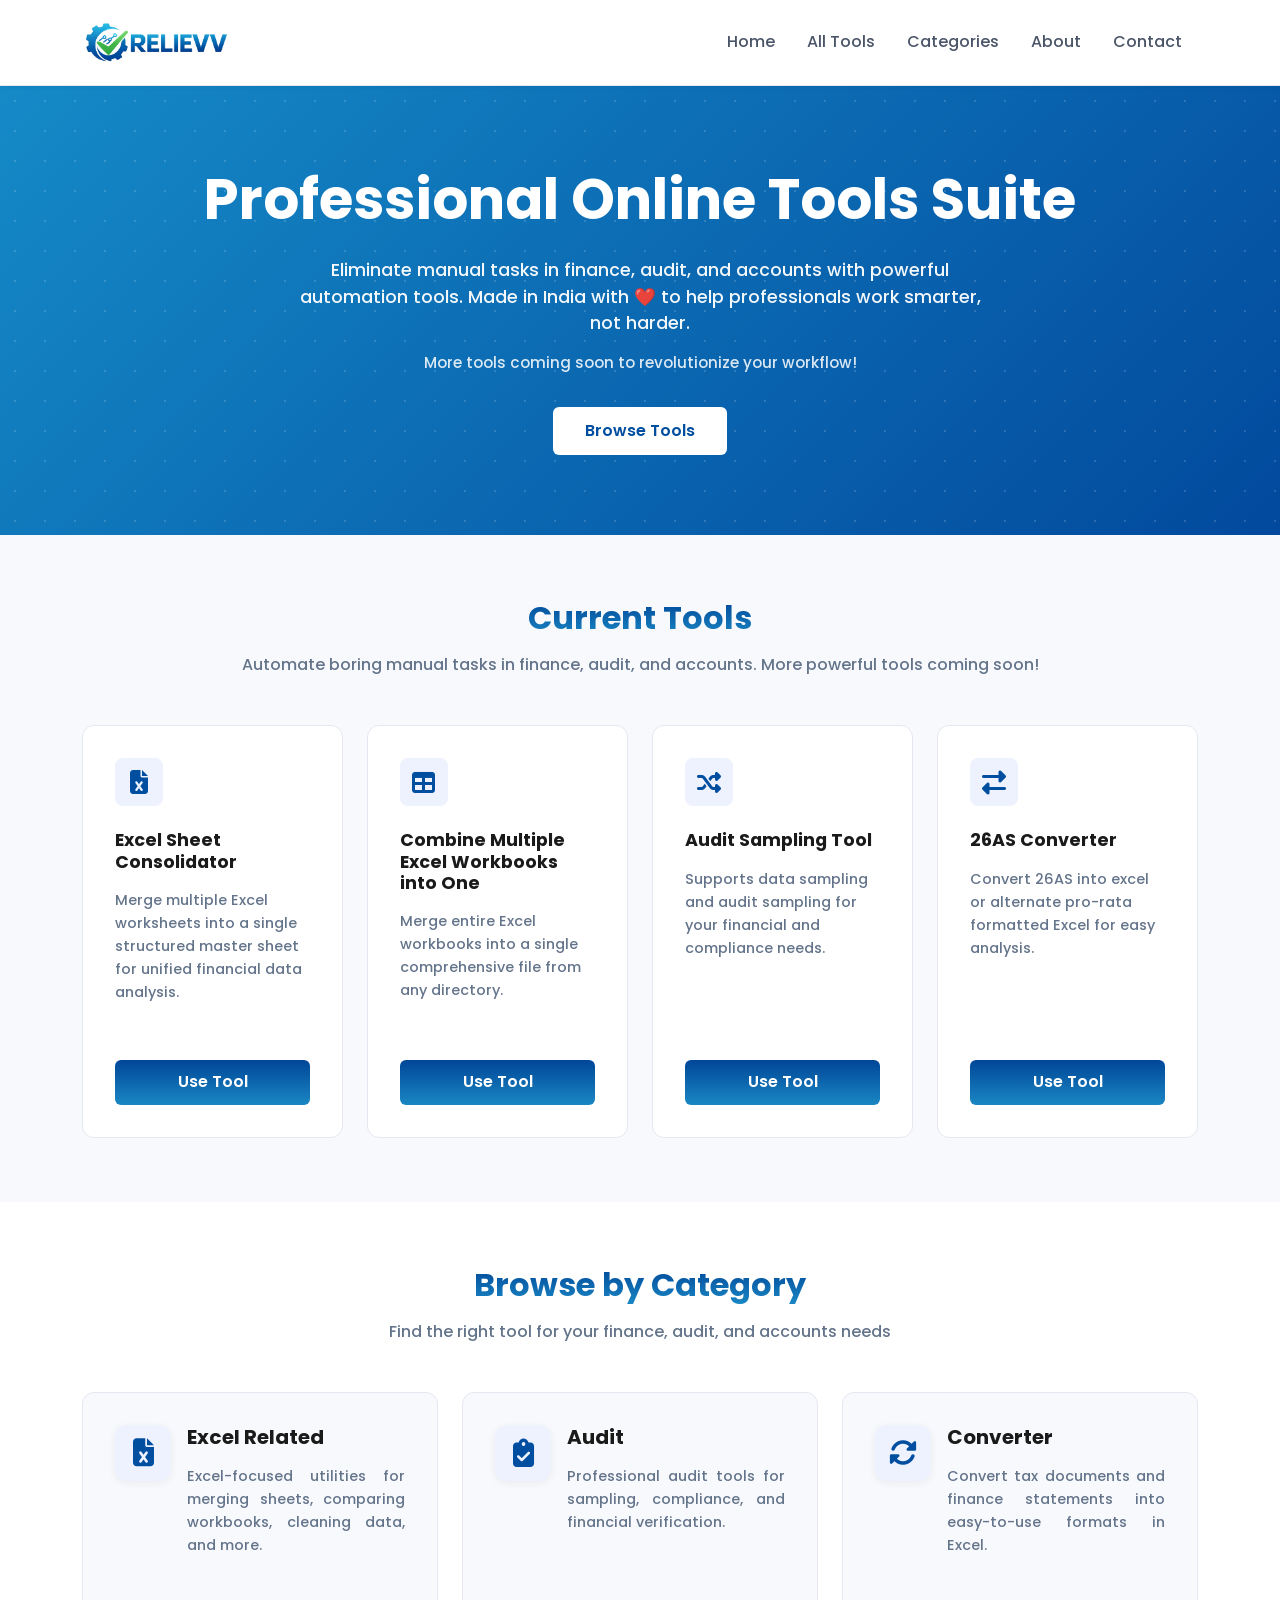
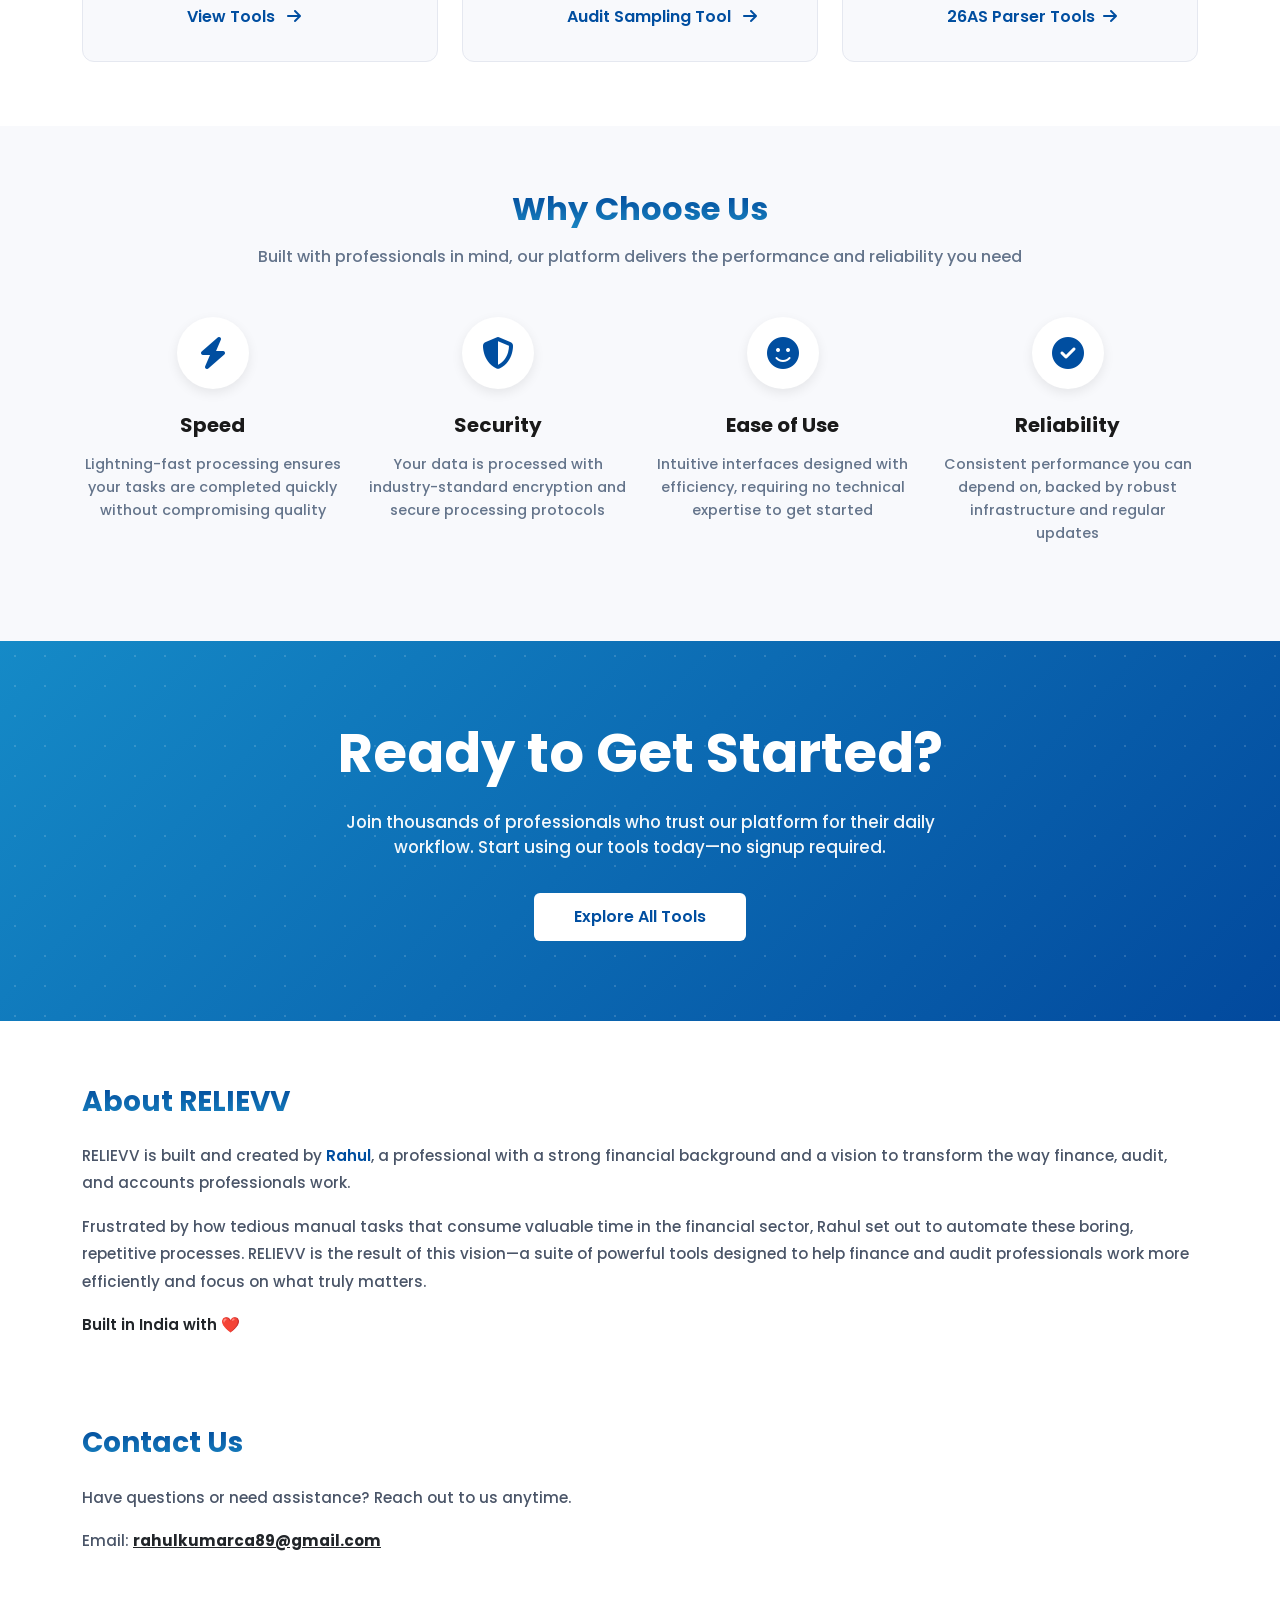
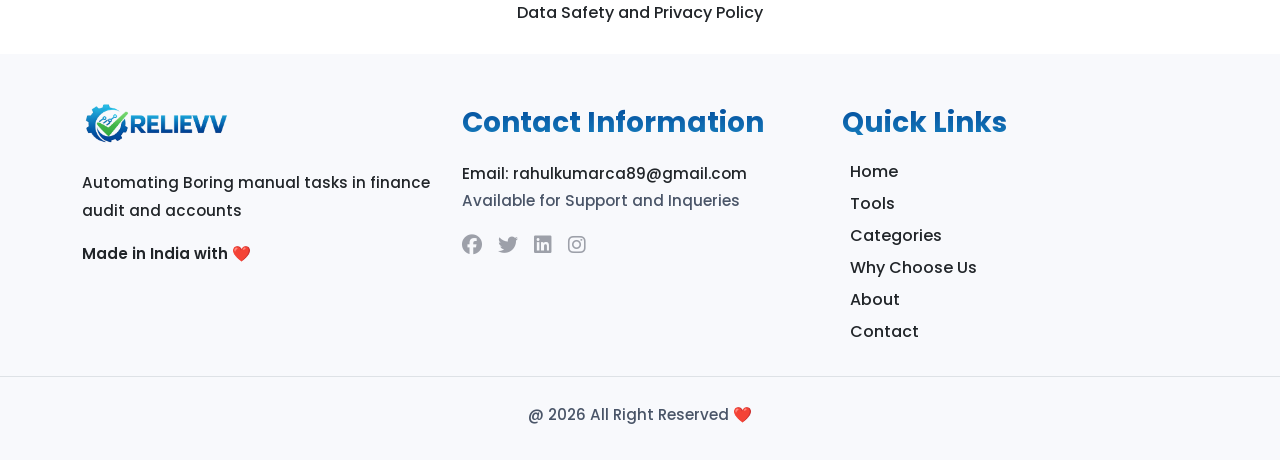
==== index.html @ 55b43af0 "Update index.html" ====
<!DOCTYPE html>
<html lang="en">
<head>
    <meta charset="UTF-8">
    <meta name="viewport" content="width=device-width, initial-scale=1.0">
    <title>RELIEVV - Automate the Boring</title>
    <link href="assets/css/bootstrap.min.css" rel="stylesheet">
    <link rel="stylesheet" href="assets/css/style.css">
    <link rel="stylesheet" href="https://cdnjs.cloudflare.com/ajax/libs/font-awesome/6.4.0/css/all.min.css">
</head>
<body>
    <!-- Navbar -->
    <nav class="navbar navbar-expand-lg navbar-light">
        <div class="container">
            <a class="navbar-brand" href="https://www.relievv.in/">
               <img src="/assets/images/logo.png" alt="logo">
            </a>
            <button class="navbar-toggler" type="button" data-bs-toggle="collapse" data-bs-target="#navbarNav">
                <span class="navbar-toggler-icon"></span>
            </button>
            <div class="collapse navbar-collapse" id="navbarNav">
                <ul class="navbar-nav ms-auto">
                    <li class="nav-item">
                        <a class="nav-link" href="https://www.relievv.in/">Home</a>
                    </li>
                    <li class="nav-item">
                        <a class="nav-link" href="#tools">All Tools</a>
                    </li>
                    <li class="nav-item">
                        <a class="nav-link" href="#categories">Categories</a>
                    </li>
                    <li class="nav-item">
                        <a class="nav-link" href="#about">About</a>
                    </li>
                    <li class="nav-item">
                        <a class="nav-link" href="#contact">Contact</a>
                    </li>
                </ul>
            </div>
        </div>
    </nav>

    <!-- Hero Section -->
    <section class="hero-section" id="home">
        <div class="container">
            <h1> Professional Online Tools Suite</h1>
            <p>Eliminate manual tasks in finance, audit, and accounts with powerful automation tools. Made in India with ❤️ to help professionals work smarter, not harder.</p>
            <p class="subtext">More tools coming soon to revolutionize your workflow!</p>
            <button class="btn btn-browse">Browse Tools</button>
        </div>
    </section>

    <!-- Current Tools Section -->
    <section class="current-tools" id="tools">
        <div class="container">
            <h2 class="section-title">Current Tools</h2>
            <p class="section-subtitle">Automate boring manual tasks in finance, audit, and accounts. More powerful tools coming soon!</p>
            
            <div class="row gy-3">
                <div class="col-md-6 col-lg-3">
                    <div class="tool-card" id="tool-merge">
                        <div class="tool-icon">
                            <i class="fas fa-file-excel"></i>
                        </div>
                        <h5>Excel Sheet Consolidator</h5>
                        <p>Merge multiple Excel worksheets into a single structured master sheet for unified financial data analysis.</p>
                       
                              <button class="btn-use-tool"
                            onclick="windowredirecturl('https://excel-sheet-consolidator.relievv.in', '_blank')">
                            Use Tool
                            </button>
                     
                    </div>
                </div>
                
                <div class="col-md-6 col-lg-3" >
                    <div class="tool-card" id="tool-combine">
                        <div class="tool-icon">
                            <i class="fas fa-table"></i>
                        </div>
                        <h5>Combine Multiple Excel Workbooks into One</h5>
                        <p>Merge entire Excel workbooks into a single comprehensive file from any directory.</p>
                        <button class="btn-use-tool">Use Tool</button>
                    </div>
                </div>
                
                <div class="col-md-6 col-lg-3">
                    <div class="tool-card" id="tool-audit">
                        <div class="tool-icon">
                            <i class="fas fa-random"></i>
                        </div>
                        <h5>Audit Sampling Tool</h5>
                        <p>Supports data sampling and audit sampling for your financial and compliance needs.</p>
                        <button class="btn-use-tool">Use Tool</button>
                    </div>
                </div>
                
                <div class="col-md-6 col-lg-3">
                    <div class="tool-card" id="tool-converter">
                        <div class="tool-icon">
                            <i class="fas fa-exchange-alt"></i>
                        </div>
                        <h5>26AS Converter</h5>
                        <p>Convert 26AS into excel or alternate pro-rata formatted Excel for easy analysis.</p>
                    
                          <button class="btn-use-tool"
                            onclick="windowredirecturl('https://two6as-parser-tool.onrender.com', '_blank')">
                            Use Tool
                            </button>
                    </div>
                </div>
            </div>
        </div>
    </section>

    <!-- Browse by Category Section -->
    <section class="category-section" id="categories">
        <div class="container">
            <h2 class="section-title">Browse by Category</h2>
            <p class="section-subtitle">Find the right tool for your finance, audit, and accounts needs</p>
            
            <div class="row gy-3">
                <div class="col-md-4">
                    <div class="category-card d-flex align-items-start">
                        <div class="category-icon flex-shrink-0 me-3">
                            <i class="fas fa-file-excel"></i>
                        </div>
                       <div class="flex-grow-1 d-flex flex-column align-items-start h-100">
                         <h5 >Excel Related</h5>
                        <p>Excel-focused utilities for merging sheets, comparing workbooks, cleaning data, and more.</p>
                        <a href="#tools" class="cat-link mt-auto text-decoration-none ">View Tools <i class="fas fa-arrow-right ms-2"></i></a>
                       </div>
                    </div>
                </div>
                
                <div class="col-md-4">
                    <div class="category-card  d-flex align-items-start">
                        <div class="category-icon flex-shrink-0 me-3">
                            <i class="fas fa-clipboard-check"></i>
                        </div>
                      <div class="flex-grow-1 d-flex flex-column align-items-start h-100">
                          <h5>Audit</h5>
                        <p>Professional audit tools for sampling, compliance, and financial verification.</p> 
                        <a href="#tool-audit" class="cat-link mt-auto text-decoration-none">Audit Sampling Tool <i class="fas fa-arrow-right ms-2"></i></a>
                       
                      </div>
                    </div>
                </div>
                
                <div class="col-md-4">
                    <div class="category-card d-flex align-items-start">
                        <div class="category-icon flex-shrink-0 me-3">
                            <i class="fas fa-sync-alt"></i>
                        </div>
                        <div class="flex-grow-1 d-flex flex-column align-items-start h-100">

                            <h5>Converter</h5>
                            <p>Convert tax documents and finance statements into easy-to-use formats in Excel.</p>
                            <a href="#tool-converter" class="cat-link mt-auto text-decoration-none">26AS Parser Tools<i class="fas fa-arrow-right ms-2"></i></a>
                        </div>
                    </div>
                </div>
            </div>
        </div>
    </section>

    <!-- Why Choose Us Section -->
    <section class="why-choose">
        <div class="container">
            <h2 class="section-title">Why Choose Us</h2>
            <p class="section-subtitle">Built with professionals in mind, our platform delivers the performance and reliability you need</p>
            
            <div class="row">
                <div class="col-md-6 col-lg-3">
                    <div class="feature-box">
                        <div class="feature-icon">
                            <i class="fas fa-bolt"></i>
                        </div>
                        <h5>Speed</h5>
                        <p>Lightning-fast processing ensures your tasks are completed quickly without compromising quality</p>
                    </div>
                </div>
                
                <div class="col-md-6 col-lg-3">
                    <div class="feature-box">
                        <div class="feature-icon">
                            <i class="fas fa-shield-alt"></i>
                        </div>
                        <h5>Security</h5>
                        <p>Your data is processed with industry-standard encryption and secure processing protocols</p>
                    </div>
                </div>
                
                <div class="col-md-6 col-lg-3">
                    <div class="feature-box">
                        <div class="feature-icon">
                            <i class="fas fa-smile"></i>
                        </div>
                        <h5>Ease of Use</h5>
                        <p>Intuitive interfaces designed with efficiency, requiring no technical expertise to get started</p>
                    </div>
                </div>
                
                <div class="col-md-6 col-lg-3">
                    <div class="feature-box">
                        <div class="feature-icon">
                            <i class="fas fa-check-circle"></i>
                        </div>
                        <h5>Reliability</h5>
                        <p>Consistent performance you can depend on, backed by robust infrastructure and regular updates</p>
                    </div>
                </div>
            </div>
        </div>
    </section>

    <!-- CTA Section -->
    <section class="cta-section">
        <div class="container">
            <h2>Ready to Get Started?</h2>
            <p>Join thousands of professionals who trust our platform for their daily workflow. Start using our tools today—no signup required.</p>
            <button class="btn btn-explore">Explore All Tools</button>
        </div>
    </section>

    <!-- About Section -->
    <section class="about-section" id="about">
        <div class="container">
            <h2>About RELIEVV</h2>
            <p>RELIEVV is built and created by <span class="highlight-text">Rahul</span>, a professional with a strong financial background and a vision to transform the way finance, audit, and accounts professionals work.</p>
            <p>Frustrated by how tedious manual tasks that consume valuable time in the financial sector, Rahul set out to automate these boring, repetitive processes. RELIEVV is the result of this vision—a suite of powerful tools designed to help finance and audit professionals work more efficiently and focus on what truly matters.</p>
            <p><span class="highlight-text text-dark">Built in India with ❤️</span></p>
        </div>
    </section>
    <!-- Contact Section -->
    <section class="about-section pt-2 pb-4" id="contact">
        <div class="container">
            <h2>Contact Us</h2>
            <p>Have questions or need assistance? Reach out to us anytime.</p>
            <p>Email: <a href="mailto: rahulkumarca89@gmail.com" class="text-dark fw-bold">rahulkumarca89@gmail.com</a></p>
        </div>
    </section>
  <!-- Data Safety and Privacy Policy  -->
     <section class="about-section pt-2 pb-4" id="contact">
        <div class="container">
             <div class="row">
                 <a href="privacy-policy.html" class="text-dark text-center text-decoration-none fw-bold"><h6>Data Safety and Privacy Policy</h6></a>
             </div>
        </div>
    </section>

    <!-- footer section start -->
     <footer class="container-fluid about-section pt-5 pb-3 bg-gray-vl">
            <div class="container">
                <div class="row">
                        <div class="col-lg-4">
                            <div class="d-flex flex-column align-items-start position-relative">
                                 <a class="navbar-brand linkfooter-gradvl" href="https://www.relievv.in/">
                                    <img src="/assets/images/logo.png" alt="logo">
                             </a>
                             <p class="mt-0 text-dark">Automating Boring manual tasks in finance audit and accounts</p>
                              <p><span class="highlight-text text-dark">Made in India with ❤️</span></p>
                            </div>
                        </div>
                         <div class="col-lg-4">
                            <div class="d-flex flex-column align-items-start position-relative">
                                 <a class="navbar-brand linkfooter-gradvl mb-2" href="javascript:void(0)">
                                  Contact Information
                             </a>
                             <div class="d-block mt-2">
                                <p class="mb-0 text-dark">Email: rahulkumarca89@gmail.com</p>
                                <p>Available for Support and  Inqueries</p>
                             </div>
                               <div class="d-flex align-items-center gap-3  icon-box">
                                    <a href="#"><i class="fa-brands fa-facebook"></i></a>
                                    <a href="#"><i class="fa-brands fa-twitter"></i></a>
                                    <a href="#"><i class="fa-brands fa-linkedin"></i></a>
                                    <a href="#"><i class="fa-brands fa-instagram"></i></a>
                               </div>
                            </div>
                        </div>
                        <div class="col-lg-4 mt-lg-0 mt-3">
                            <div class="d-flex flex-column align-items-start position-relative">
                                 <a class="navbar-brand linkfooter-gradvl mb-2" href="javascript:void(0)">
                                  Quick Links
                             </a>
                              <ul class="position-relative ps-0 w-100 mt-2 d-flex ms-2  flex-column gap-2 align-items-start">
                                    <!-- <form action="javascript:void(0)" id="sent-email" class="emailclass d-flex gap-2 align-items-center">
                                        <input type="email" placeholder="Enter your Email" class="flex-grow-1 border outline-0 px-3 h-100 rounded-2" id="">
                                        <button class="h-100 border-0 w-auto btn-use-tool rounded-2">Subscribe</button>
                                    </form> --> 
                                <li class="flex-grow-1"><a href="https://www.relievv.in/"  class="cat-link text-decoration-none text-dark fw-500"> Home</a></li>
                                <li class="flex-grow-1"><a href="#tools" class="cat-link text-decoration-none text-dark fw-500">  Tools</a></li>
                                <li class="flex-grow-1"><a href="#categories" class="cat-link text-decoration-none text-dark fw-500">  Categories</a></li>
                                <li class="flex-grow-1"><a href="#features" class="cat-link text-decoration-none text-dark fw-500"> Why Choose Us</a></li>
                                <li class="flex-grow-1"><a href="#about" class="cat-link text-decoration-none text-dark fw-500">  About</a></li>
                                <li class="flex-grow-1"><a href="#contact" class="cat-link text-decoration-none text-dark fw-500">  Contact</a></li>
                     
                                </ul>
                            </div>
                        </div>
                </div>
            </div>
            <div class="container-fluid border-top mt-3 pt-4">
                <div class="container">
                    <div class="justify-content-center row align-items-center">
                        <p class="colorgray text-center">@ <script>document.write(new Date().getFullYear())</script> All Right Reserved ❤️</p>
                    </div>
                </div>
            </div>
     </footer>
    <!-- footer section End -->
     <script src="assets/js/script.js"></script>
    <script src="assets/js/bootstrap.min.js"></script>
</body>

</html>
---- assets/css/style.css ----
@import url('https://fonts.googleapis.com/css2?family=Poppins:ital,wght@0,100;0,200;0,300;0,400;0,500;0,600;0,700;0,800;0,900;1,100;1,200;1,300;1,400;1,500;1,600;1,700;1,800;1,900&display=swap');
:root {
           --primary-blue: #004ea0;
            --secondary-blue: #2a5298;
            --accent-blue: #4a7dff;
            --light-bg: #F8F9FC;
            --card-border: #E5E8F0;
            --font-500: 500;
            --color-light-gray: #9da0a9;
        }

        * {
    margin: 0;
    padding: 0;
    box-sizing: border-box;
     font-family: "Poppins", sans-serif;
    font-weight: 500;
    font-style: normal;
}
li{list-style: none;}
.fw-500{font-weight: var(--font-500) !important;}

.navbar-brand > img {width: 150px;}

        body { 
            color: #1a1a1a;
        }
        p{font-weight: var(--font-500);}
        .navbar-toggler{border: none;}
        .navbar-toggler:focus{box-shadow: none;}
        .cat-link{color: var(--primary-blue); font-weight: 600;}
        /* Navbar */
        .navbar {
            background: white;
            box-shadow: 2px 2px 4px rgba(0, 0, 0, 0.04);
            padding: 1rem 0;
            position: sticky;
            top: 0;
            z-index: 999;
            border-bottom: 1px solid var(--card-border);
        }

        .navbar-brand {
            font-weight: 700;
            font-size: 1.5rem;
            color: var(--primary-blue) !important;
        }

        .nav-link {
            color: #4a5568 !important;
            font-weight: 500;
            margin: 0 0.5rem;
            transition: color 0.3s;
        }
        .colorgray{color: var(--color-light-gray);}
        .icon-box > a {font-size: 20px; color: var(--color-light-gray);}
        .emailclass {height: 45px;}

        .nav-link:hover {
            color: var(--primary-blue) !important;
        }

        /* Hero Section */
        .hero-section {
            background: linear-gradient(135deg, #1a87c3 0%, #004698 100%);
            background-image: radial-gradient(circle, rgba(255, 255, 255, 0.15) 1px, transparent 1px), linear-gradient(135deg, #158ac7 0%, #02499d 100%);
            background-size: 30px 30px, 100% 100%;
            background-size: 30px 30px, 100% 100%;
            background-position: 0 0, 0 0;
            color: white;
            padding: 5rem 0;
            text-align: center;
        }

        .hero-section h1 {
            font-size: 3.5rem;
            font-weight: 700;
            margin-bottom: 1.5rem;
        }

        .hero-section p {
            font-size: 1.1rem;
            margin-bottom: 1rem;
            opacity: 0.95;
            max-width: 700px;
            margin-left: auto;
            margin-right: auto;
        }

        .hero-section .subtext {
            font-size: 0.95rem;
            opacity: 0.85;
            margin-bottom: 2rem;
        }

        .btn-browse {
            background: white;
            color: var(--primary-blue);
            font-weight: 600;
            padding: 0.75rem 2rem;
            border-radius: 6px;
            border: none;
            transition: all 0.3s;
        }

        .btn-browse:hover {
            background: #f0f4ff;
            transform: translateY(-2px);
            box-shadow: 0 4px 12px rgba(0,0,0,0.15);
            color: var(--secondary-blue);
        }

        /* Current Tools Section */
        .current-tools {
            padding: 4rem 0;
            background: var(--light-bg);
        }

        .section-title {
            font-size: 2rem;
            font-weight: 700;
            text-align: center;
            margin-bottom: 1rem;
             background: linear-gradient(360deg, #1a87c3 0%, #004698 100%);
            background-clip: text;
            -webkit-background-clip: text;
            color: transparent !important;
        }

        .section-subtitle {
            text-align: center;
            color: #64748b;
            margin-bottom: 3rem;
            font-size: 1rem;
        }

        .tool-card {
            background: white;
            border-radius: 12px;
            padding: 2rem;
            margin-bottom: 2rem;
            border: 1px solid var(--card-border);
            transition: all 0.3s;
            height: 100%;
            display: flex;
            flex-direction: column;
        }

        .tool-card:hover {
            box-shadow: 0 8px 24px rgba(0,0,0,0.08);
            transform: translateY(-4px);
        }

        .tool-icon {
            width: 48px;
            height: 48px;
            background: #EEF2FF;
            border-radius: 8px;
            display: flex;
            align-items: center;
            justify-content: center;
            margin-bottom: 1.5rem;
        }

        .tool-icon i {
            font-size: 24px;
            color: var(--primary-blue);
        }

        .tool-card h5 {
            font-weight: 700;
            margin-bottom: 1rem;
            color: #1a1a1a;
            font-size: 1.1rem;
        }

        .tool-card p {
            color: #64748b;
            font-size: 0.9rem;
            margin-bottom: 1.5rem;
            line-height: 1.6;
        }

        .btn-use-tool {
          background: linear-gradient(360deg, #1a87c3 0%, #004698 100%);
            color: white;
            border: none;
            padding: 0.65rem 1.5rem;
            border-radius: 6px;
            font-weight: 600;
            width: 100%;
            margin-top: auto;
            transition: all 0.3s;
        }

        .btn-use-tool:hover {
            /* background: var(--secondary-blue); */
            transform: translateY(-2px);
            box-shadow: 0 4px 12px rgba(41, 82, 204, 0.3);
        }

        /* Browse by Category */
        .category-section {
            padding: 4rem 0;
            background: white;
        }

        .category-card {
            background: var(--light-bg);
            border-radius: 12px;
            padding: 2rem;
            text-align: center;
            margin-bottom: 2rem;
            border: 1px solid var(--card-border);
            transition: all 0.3s;
            height: 100%;
        }

        .category-card:hover {
            background: white;
            box-shadow: 0 8px 24px rgba(0,0,0,0.08);
            transform: translateY(-4px);
        }

        .category-icon {
             width: 56px;
            height: 56px;
            background: #EEF2FF;
            border-radius: 12px;
            display: flex;
            align-items: center;
            justify-content: center;
            margin: 0 auto 1.5rem;
            box-shadow: 0 2px 8px rgba(0, 0, 0, 0.06);
        }

        .category-icon i {
            font-size: 28px;
            color: var(--primary-blue);
        }

        .category-card h5 {
            font-weight: 700;
            margin-bottom: 1rem;
            color: #1a1a1a;
        }

        .category-card p {
            color: #64748b;
            font-size: 0.9rem;
            line-height: 1.6;
            text-align: justify;
        }

        /* Why Choose Us */
        .why-choose {
            padding: 4rem 0;
            background: var(--light-bg);
        }

        .feature-box {
            text-align: center;
            margin-bottom: 2rem;
        }

        .feature-icon {
            width: 72px;
            height: 72px;
            background: white;
            border-radius: 50%;
            display: flex;
            align-items: center;
            justify-content: center;
            margin: 0 auto 1.5rem;
            box-shadow: 0 4px 12px rgba(0,0,0,0.08);
        }

        .feature-icon i {
            font-size: 32px;
            color: var(--primary-blue);
        }

        .feature-box h5 {
            font-weight: 700;
            margin-bottom: 1rem;
            color: #1a1a1a;
        }

        .feature-box p {
            color: #64748b;
            font-size: 0.9rem;
            line-height: 1.6;
        }

        /* CTA Section */
        .cta-section {
            background: linear-gradient(135deg, #1a87c3 0%, #004698 100%);
            background-image: radial-gradient(circle, rgba(255, 255, 255, 0.15) 1px, transparent 1px), linear-gradient(135deg, #158ac7 0%, #02499d 100%);
            background-size: 30px 30px, 100% 100%;
            background-position: 0 0, 0 0;
            color: white;
            padding: 5rem 0;
            text-align: center;
        }

        .cta-section h2 {
            font-size: 3.4rem;
            font-weight: 700;
            margin-bottom: 1.5rem;
        }

        .cta-section p {
            font-size: 1.05rem;
            margin-bottom: 2rem;
            opacity: 0.95;
            max-width: 600px;
            margin-left: auto;
            margin-right: auto;
        }

        .btn-explore {
            background: white;
            color: var(--primary-blue);
            font-weight: 600;
            padding: 0.75rem 2.5rem;
            border-radius: 6px;
            border: none;
            transition: all 0.3s;
        }

        .btn-explore:hover {
            background: #f0f4ff;
            transform: translateY(-2px);
            box-shadow: 0 4px 12px rgba(0,0,0,0.15);
            color: var(--secondary-blue);
        }

        /* About Section */
        .about-section {
            padding: 4rem 0;
            background: white;
        }

        .about-section h2 ,.linkfooter-gradvl {
            font-size: 1.75rem;
            font-weight: 700;
            margin-bottom: 1.5rem;
            background: linear-gradient(360deg, #1a87c3 0%, #004698 100%);
            background-clip: text;
            -webkit-background-clip: text;
            color: transparent !important;
        }

        .about-section p {
            color: #4a5568;
            line-height: 1.8;
            font-size: 0.95rem;
            margin-bottom: 1rem;
        }

        .bg-gray-vl {background-color: var(--light-bg);}

        .highlight-text {
            color: var(--primary-blue);
            font-weight: 600;
        }

        @media (max-width: 768px) {
            .hero-section h1 {
                font-size: 1.8rem;
            }
            
            .section-title {
                font-size: 1.6rem;
            }
        }
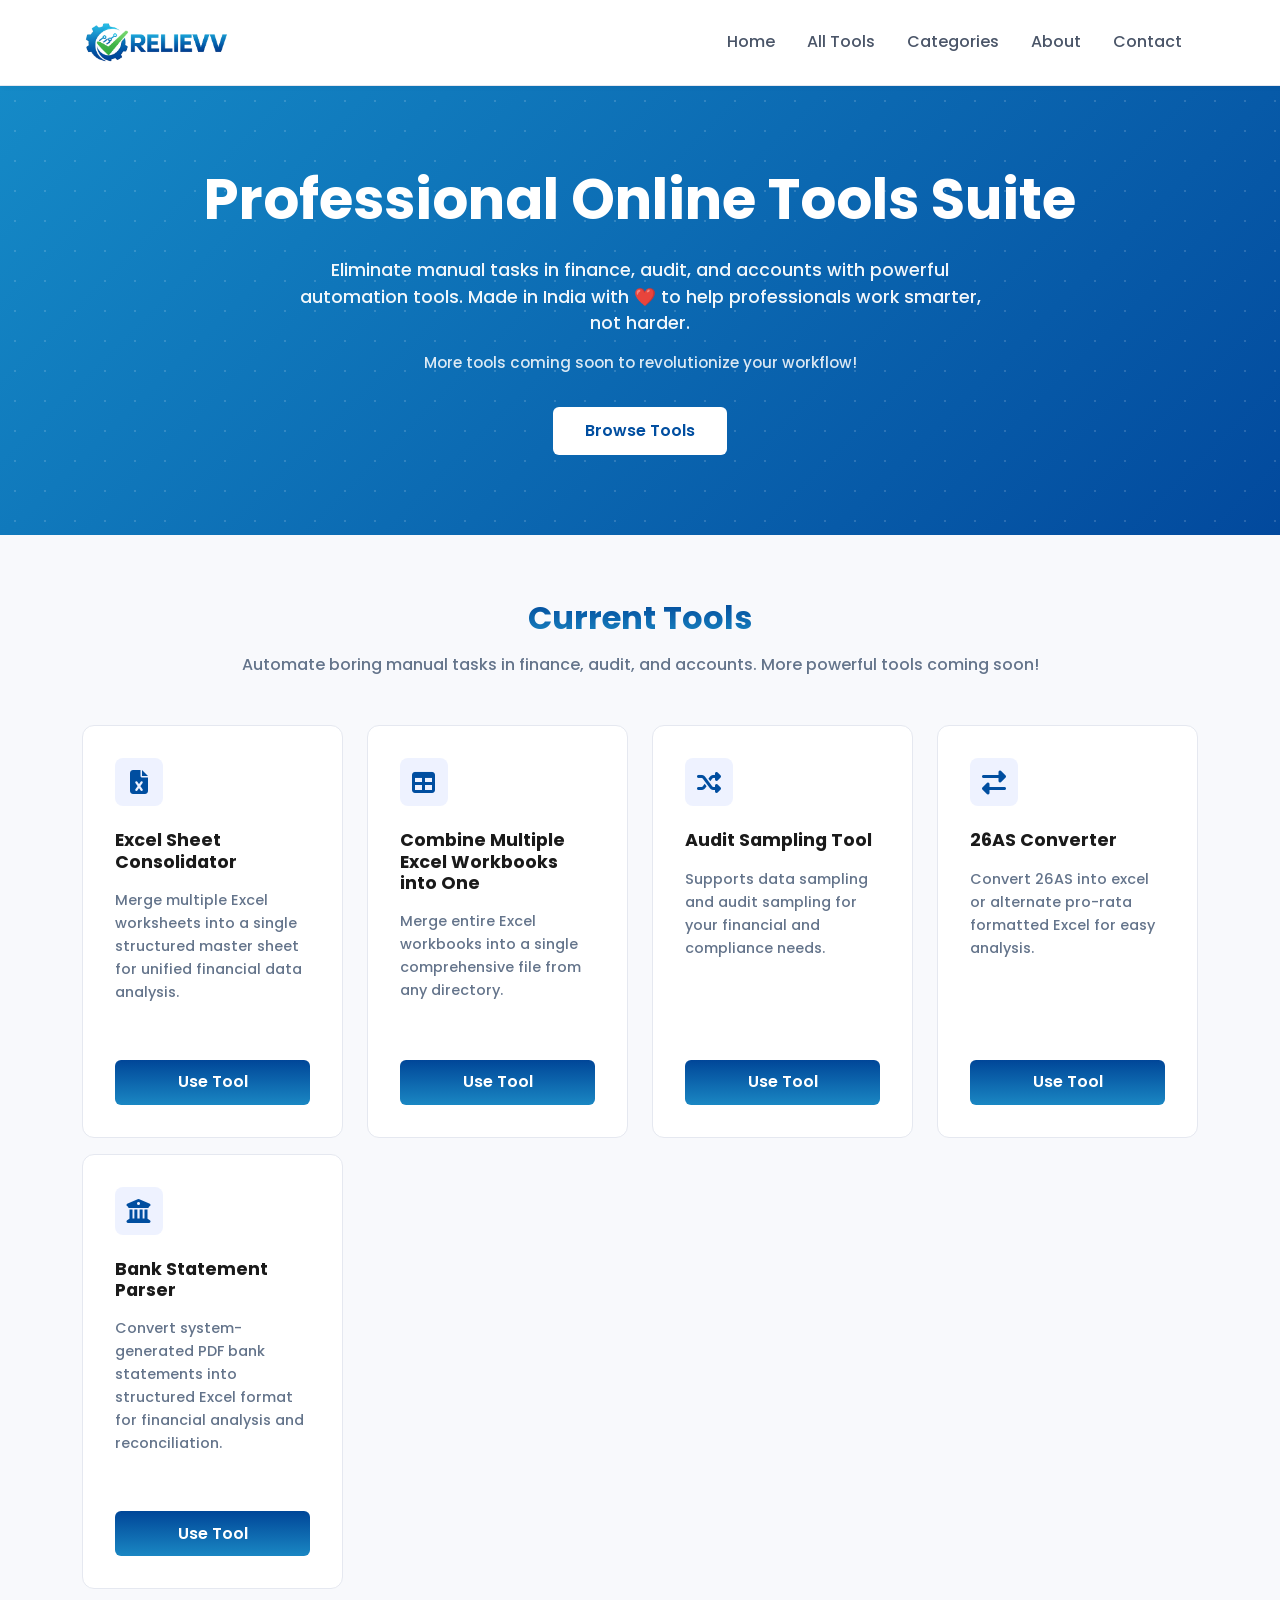
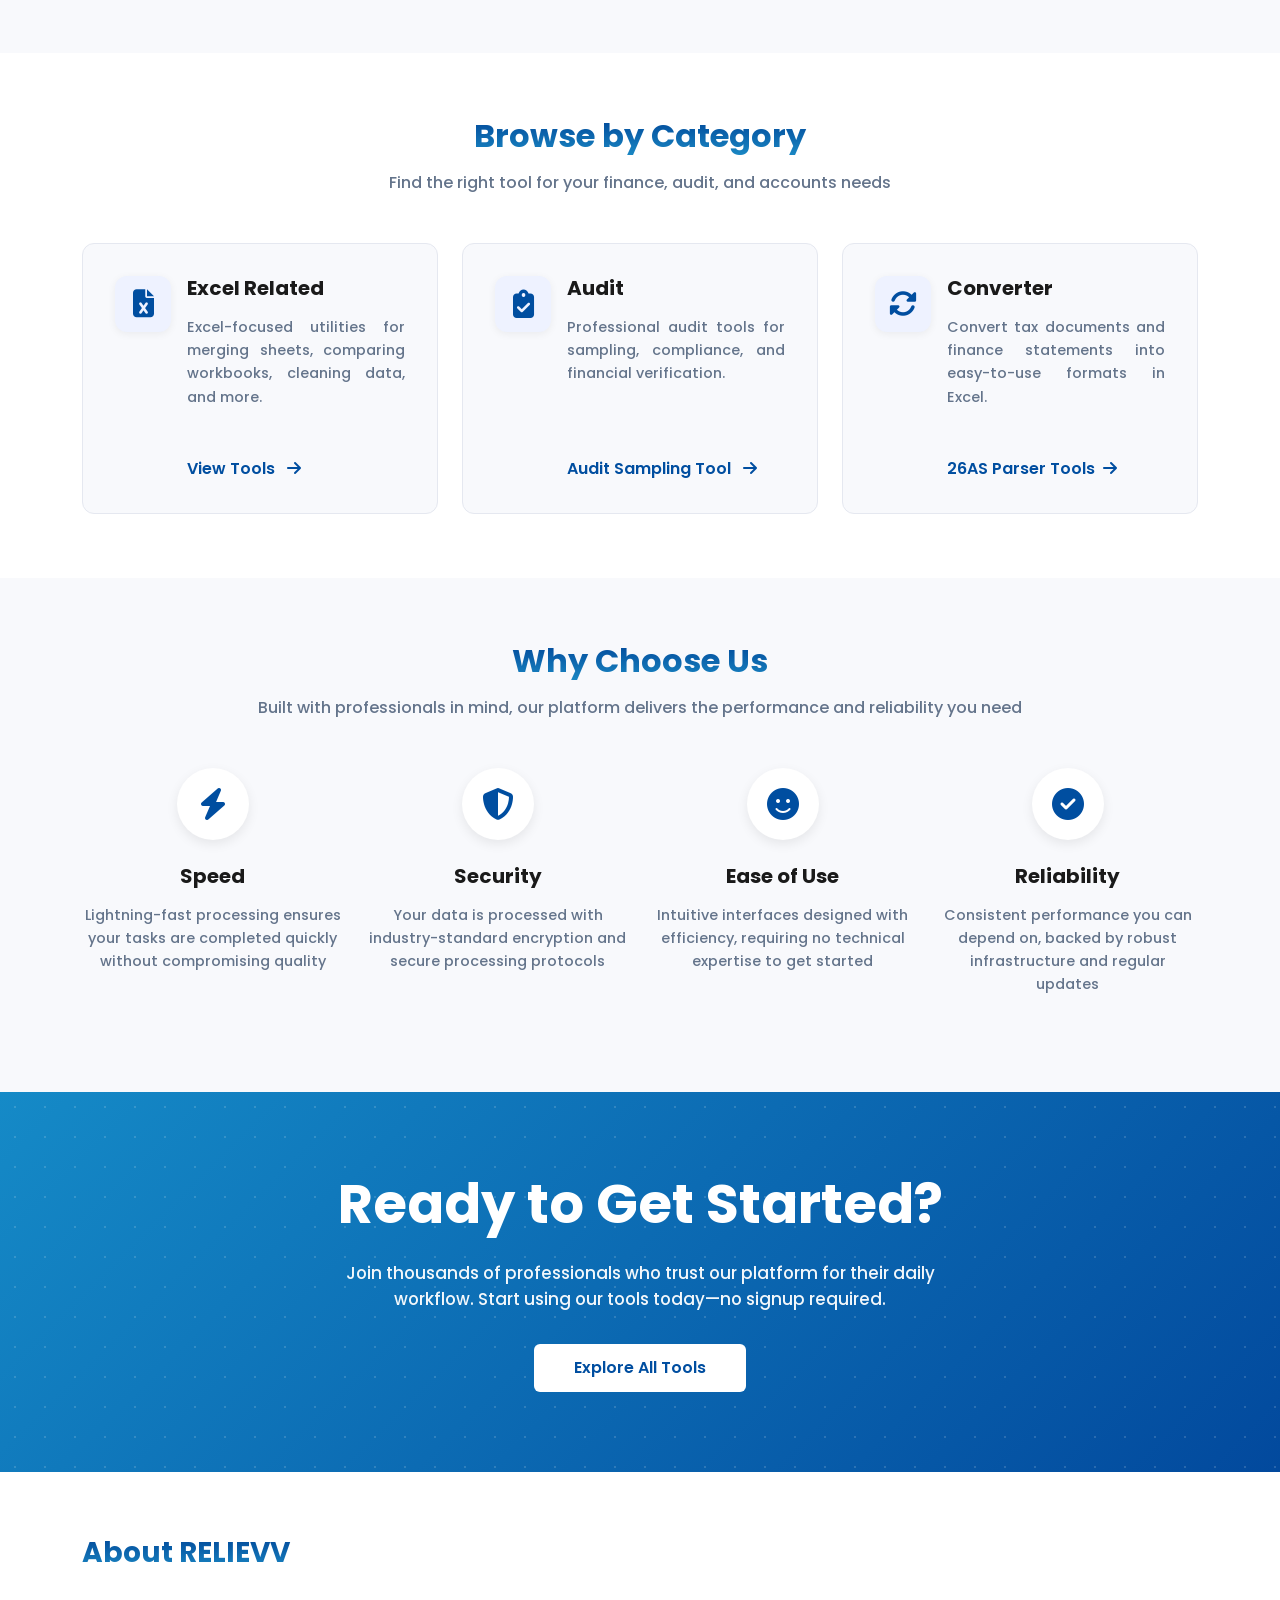
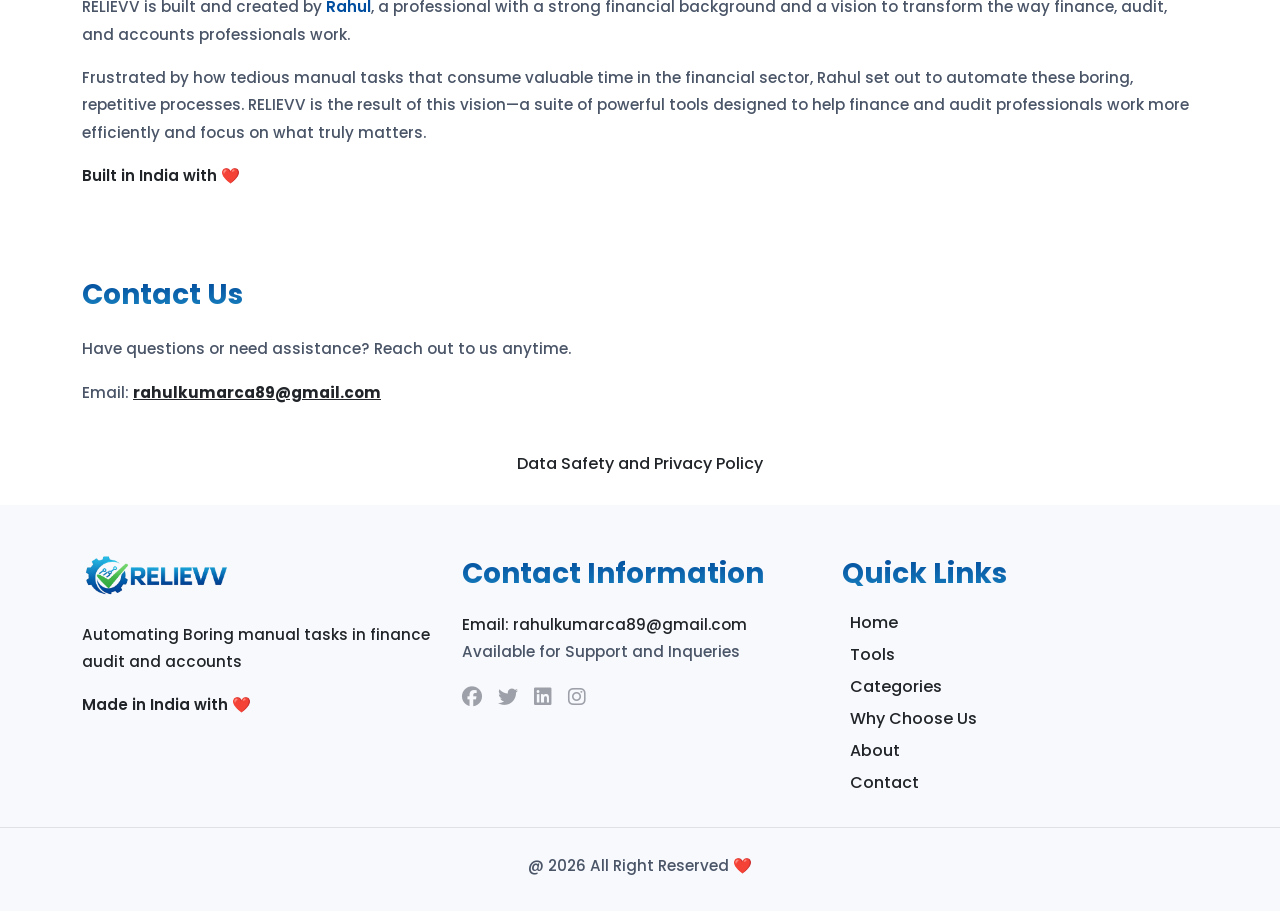
==== commit 9b2812f7: "Update index.html" ====
--- a/index.html
+++ b/index.html
@@ -107,6 +107,21 @@
                             onclick="windowredirecturl('https://two6as-parser-tool.onrender.com', '_blank')">
                             Use Tool
                             </button>
+                    </div>
+                </div>
+
+                <div class="col-md-6 col-lg-3">
+                    <div class="tool-card" id="tool-bank-parser">
+                        <div class="tool-icon">
+                            <i class="fas fa-university"></i>
+                        </div>
+                        <h5>Bank Statement Parser</h5>
+                        <p>Convert system-generated PDF bank statements into structured Excel format for financial analysis and reconciliation.</p>
+
+                        <button class="btn-use-tool"
+                            onclick="window.open('https://bank-statement-parser-r0w2.onrender.com', '_blank')">
+                            Use Tool
+                        </button>
                     </div>
                 </div>
             </div>
@@ -323,3 +338,4 @@
 
 
 
+
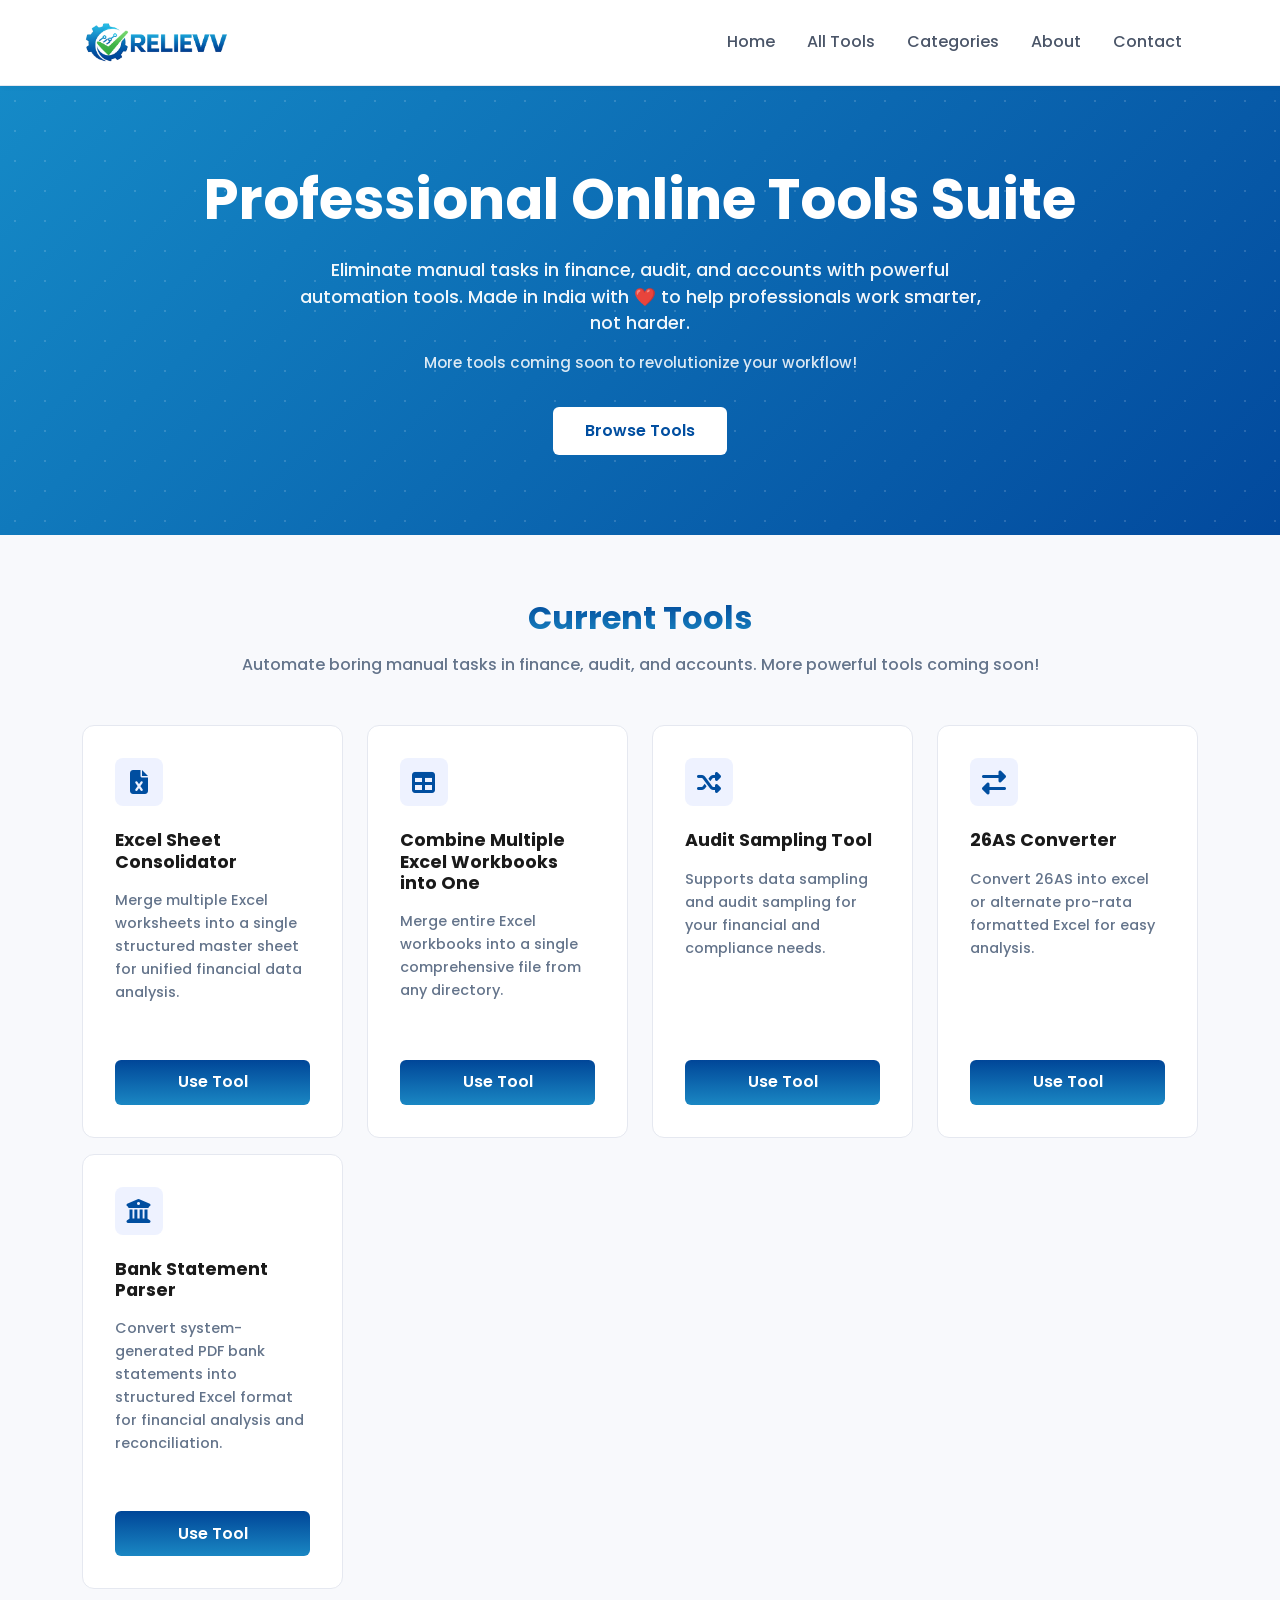
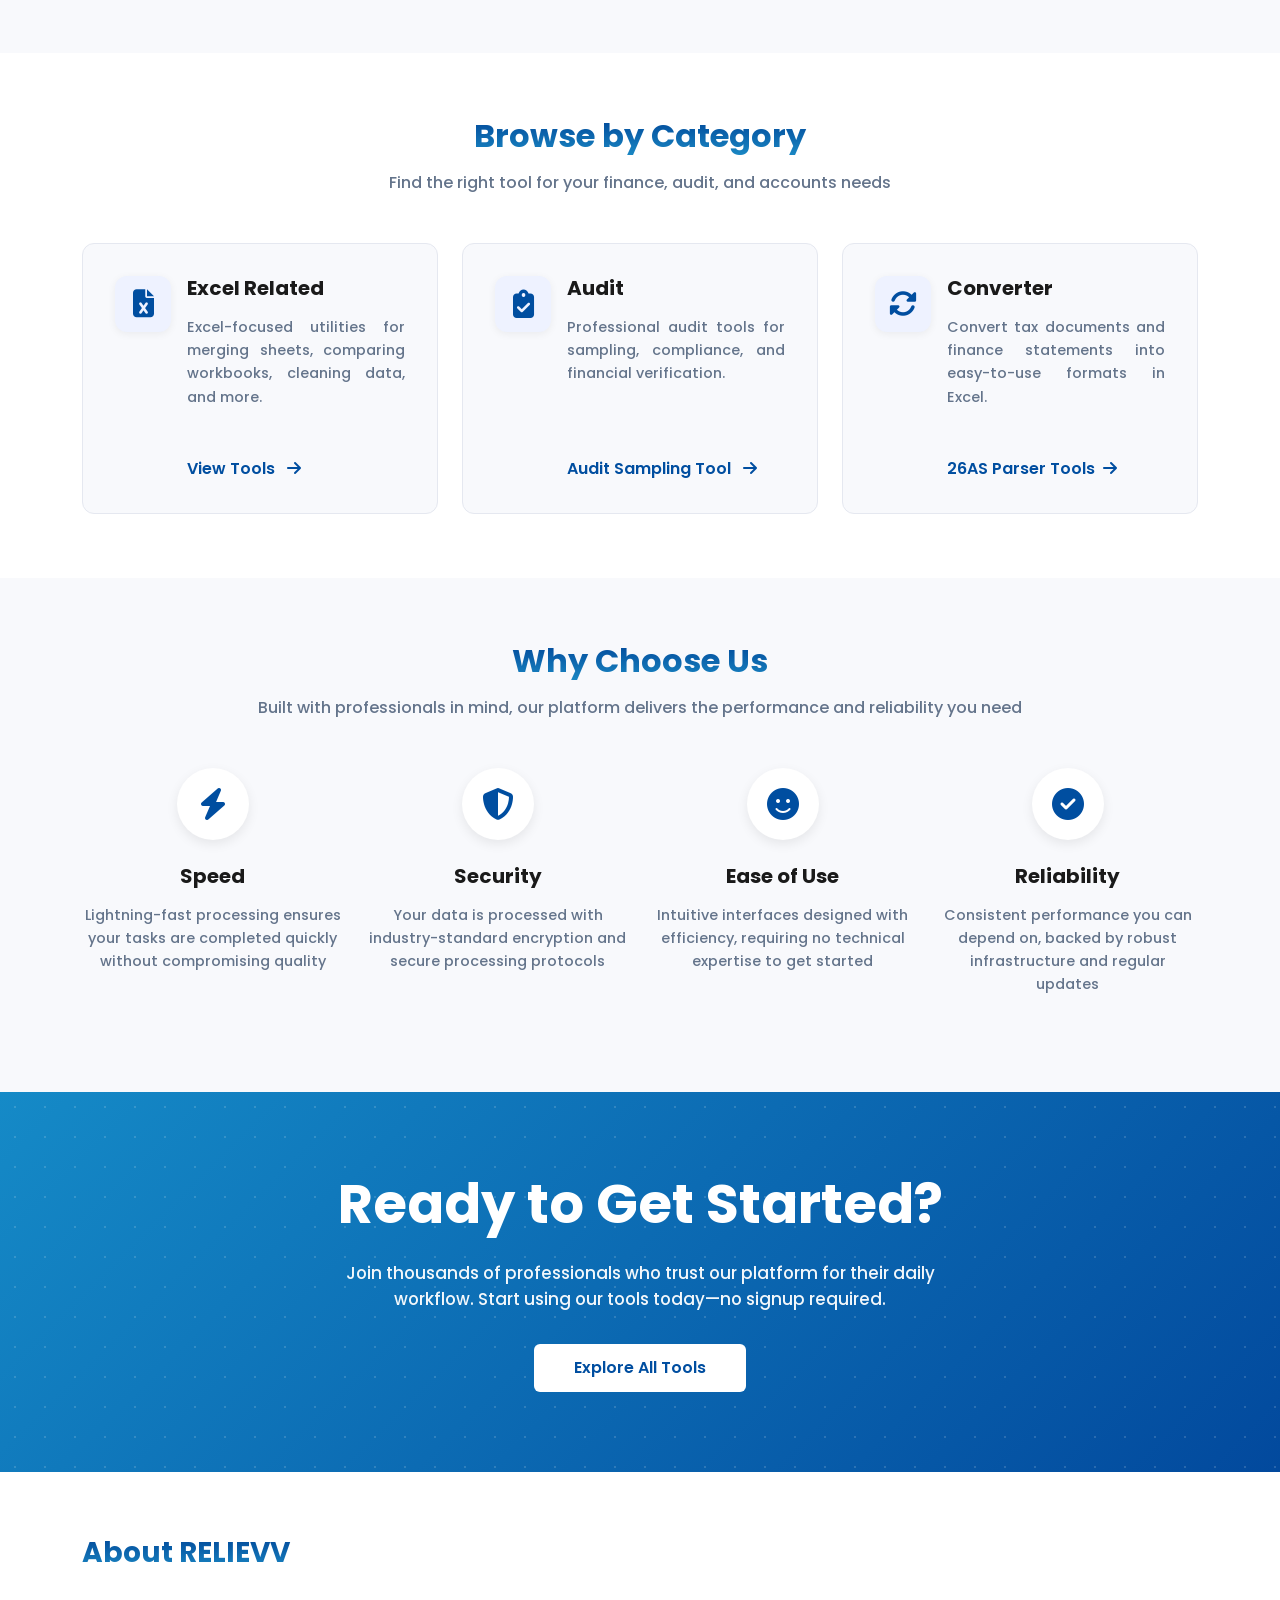
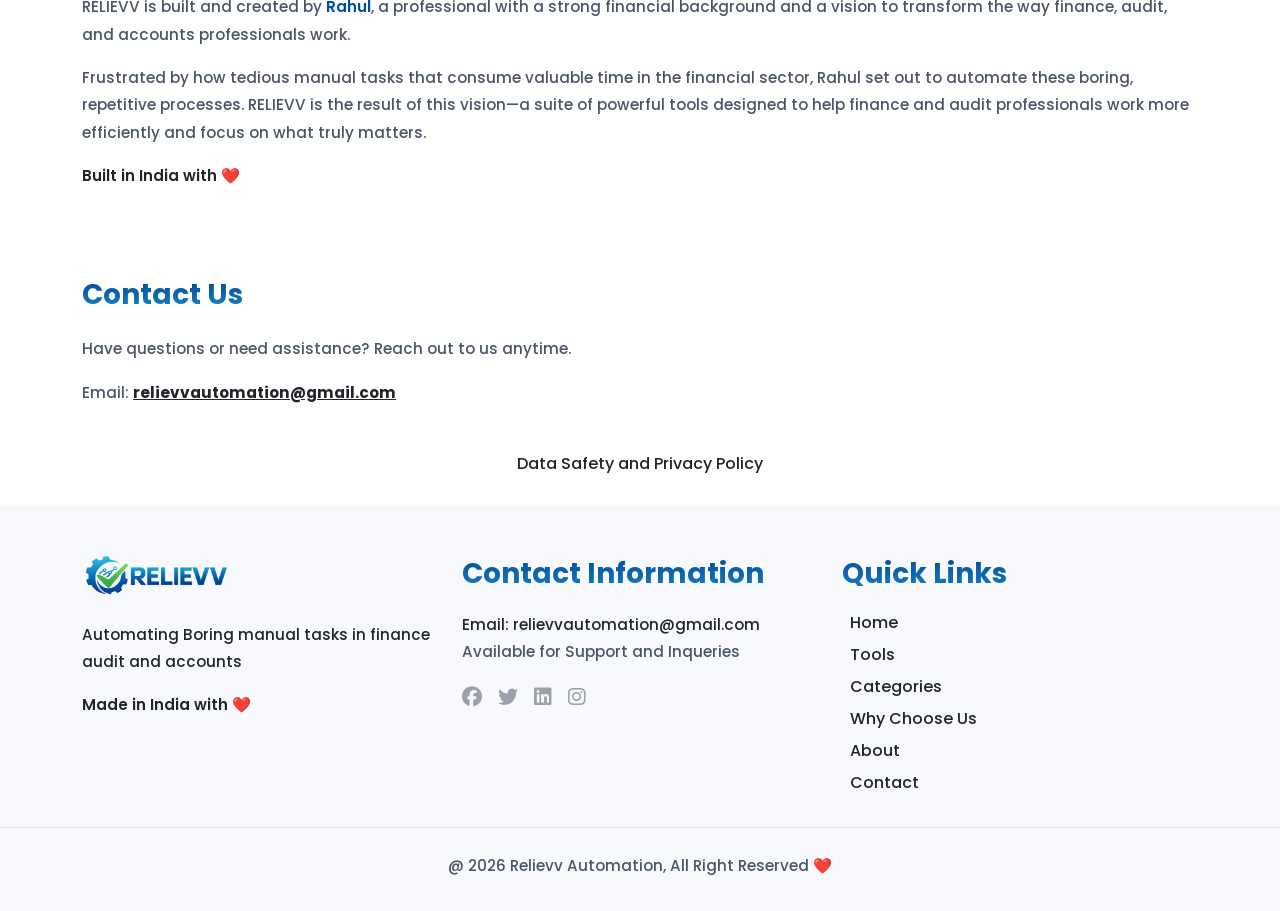
==== commit abad0bfb: "Update index.html" ====
--- a/index.html
+++ b/index.html
@@ -252,7 +252,7 @@
         <div class="container">
             <h2>Contact Us</h2>
             <p>Have questions or need assistance? Reach out to us anytime.</p>
-            <p>Email: <a href="mailto: rahulkumarca89@gmail.com" class="text-dark fw-bold">rahulkumarca89@gmail.com</a></p>
+            <p>Email: <a href="mailto: relievvautomation@gmail.com" class="text-dark fw-bold">relievvautomation@gmail.com</a></p>
         </div>
     </section>
   <!-- Data Safety and Privacy Policy  -->
@@ -283,7 +283,7 @@
                                   Contact Information
                              </a>
                              <div class="d-block mt-2">
-                                <p class="mb-0 text-dark">Email: rahulkumarca89@gmail.com</p>
+                                <p class="mb-0 text-dark">Email: relievvautomation@gmail.com</p>
                                 <p>Available for Support and  Inqueries</p>
                              </div>
                                <div class="d-flex align-items-center gap-3  icon-box">
@@ -319,7 +319,7 @@
             <div class="container-fluid border-top mt-3 pt-4">
                 <div class="container">
                     <div class="justify-content-center row align-items-center">
-                        <p class="colorgray text-center">@ <script>document.write(new Date().getFullYear())</script> All Right Reserved ❤️</p>
+                        <p class="colorgray text-center">@ <script>document.write(new Date().getFullYear())</script> Relievv Automation, All Right Reserved ❤️</p>
                     </div>
                 </div>
             </div>
@@ -339,3 +339,4 @@
 
 
 
+
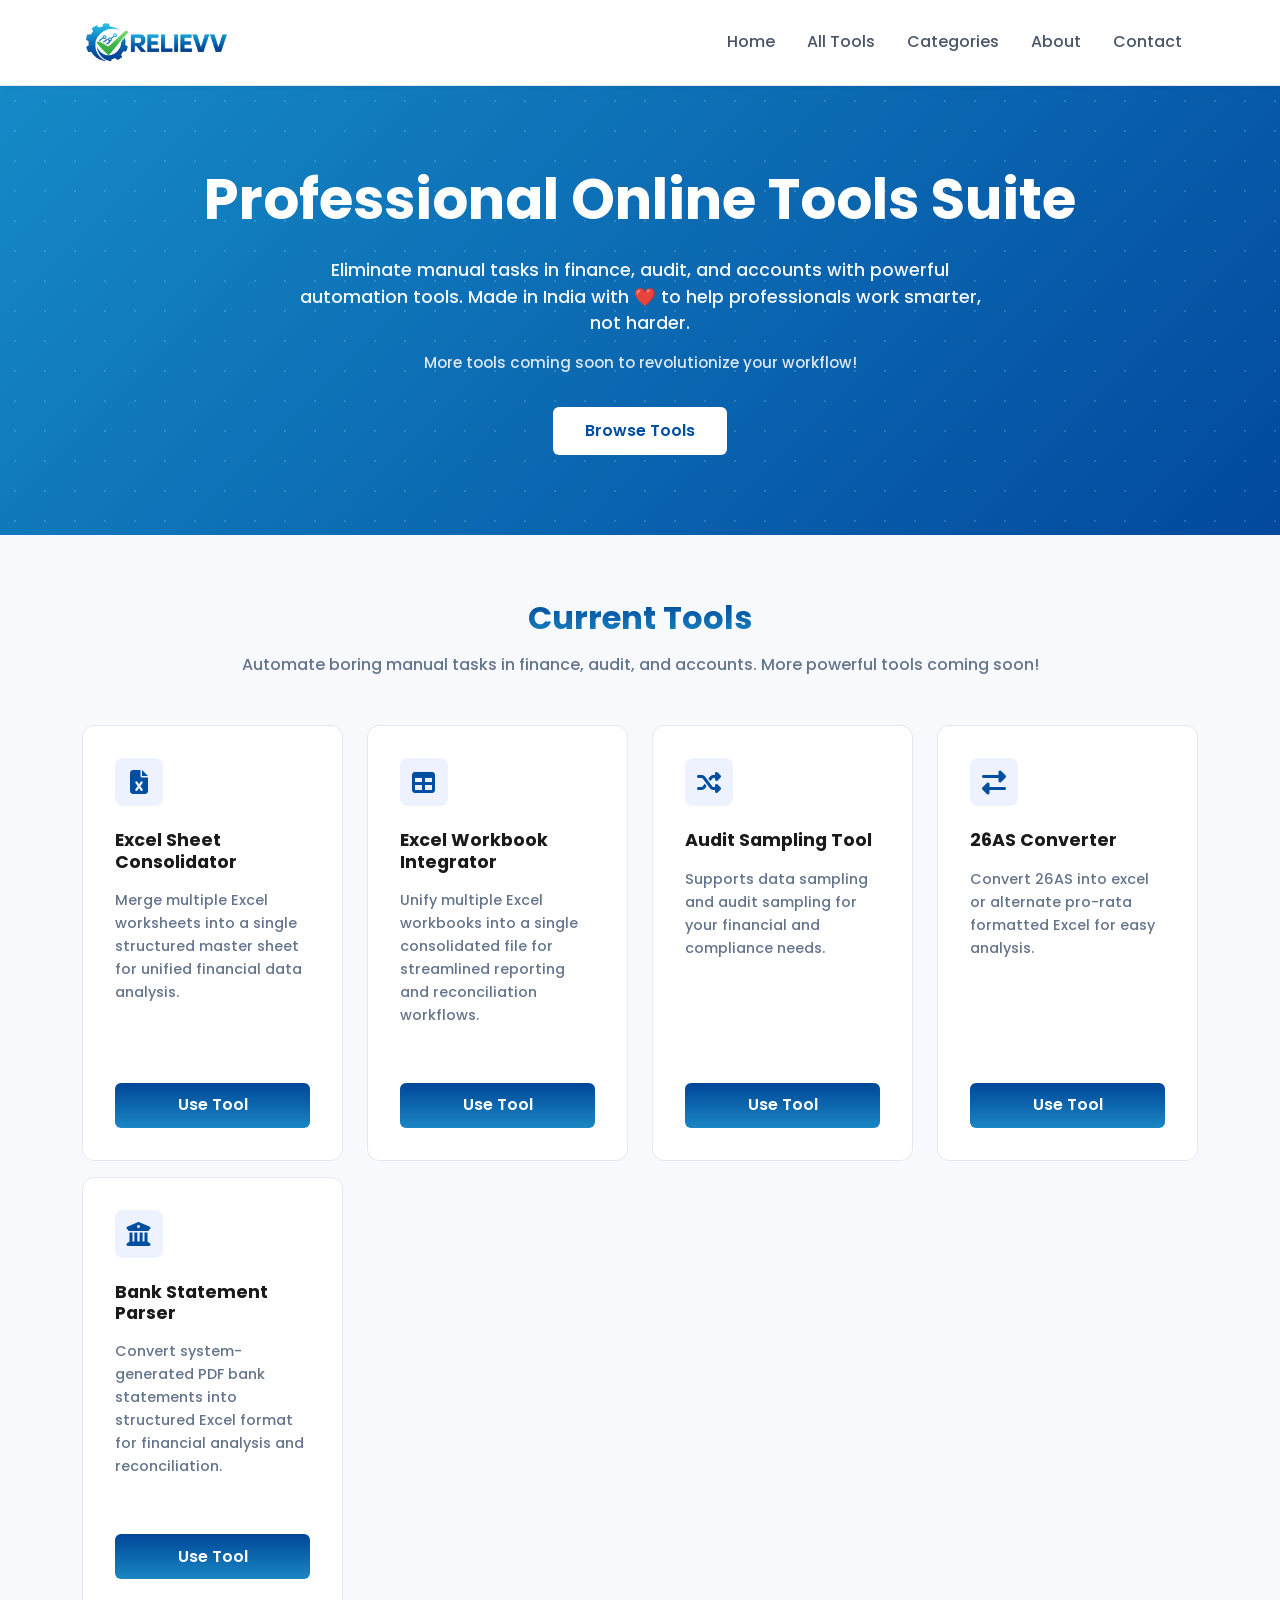
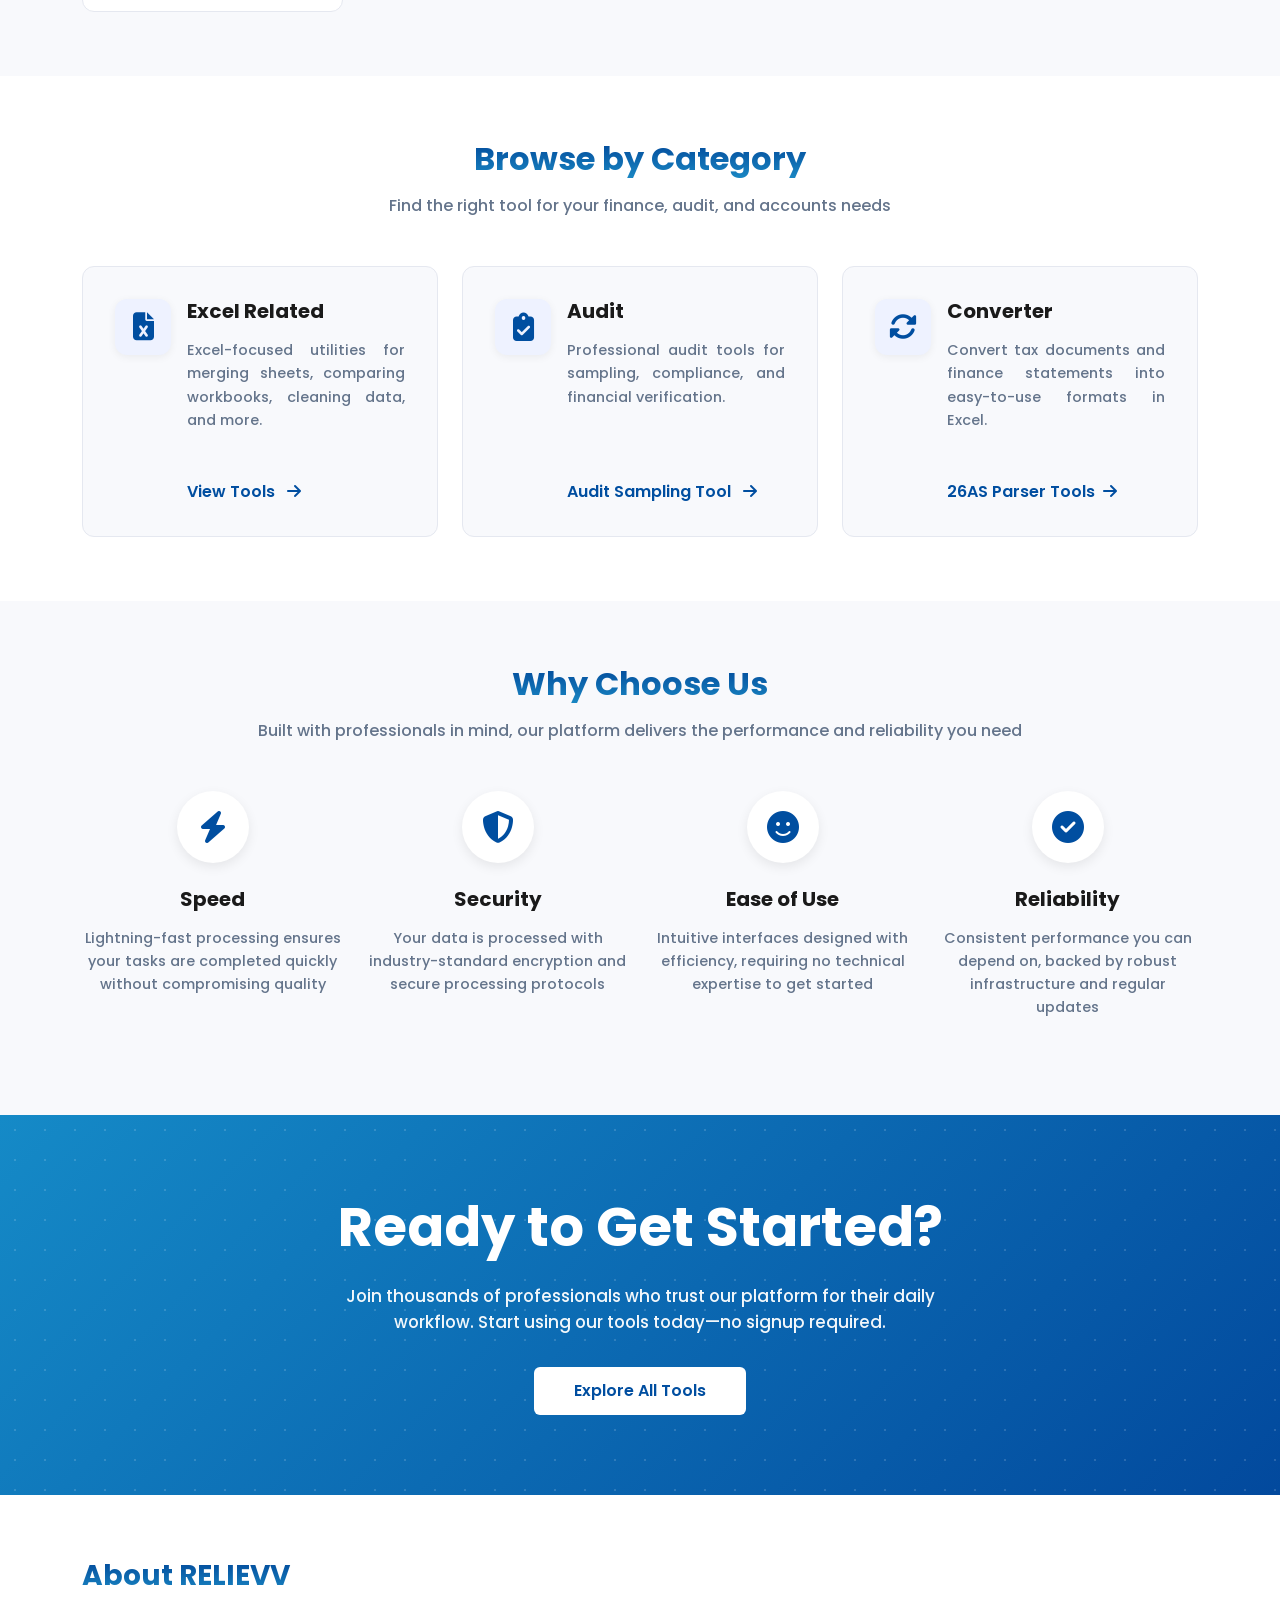
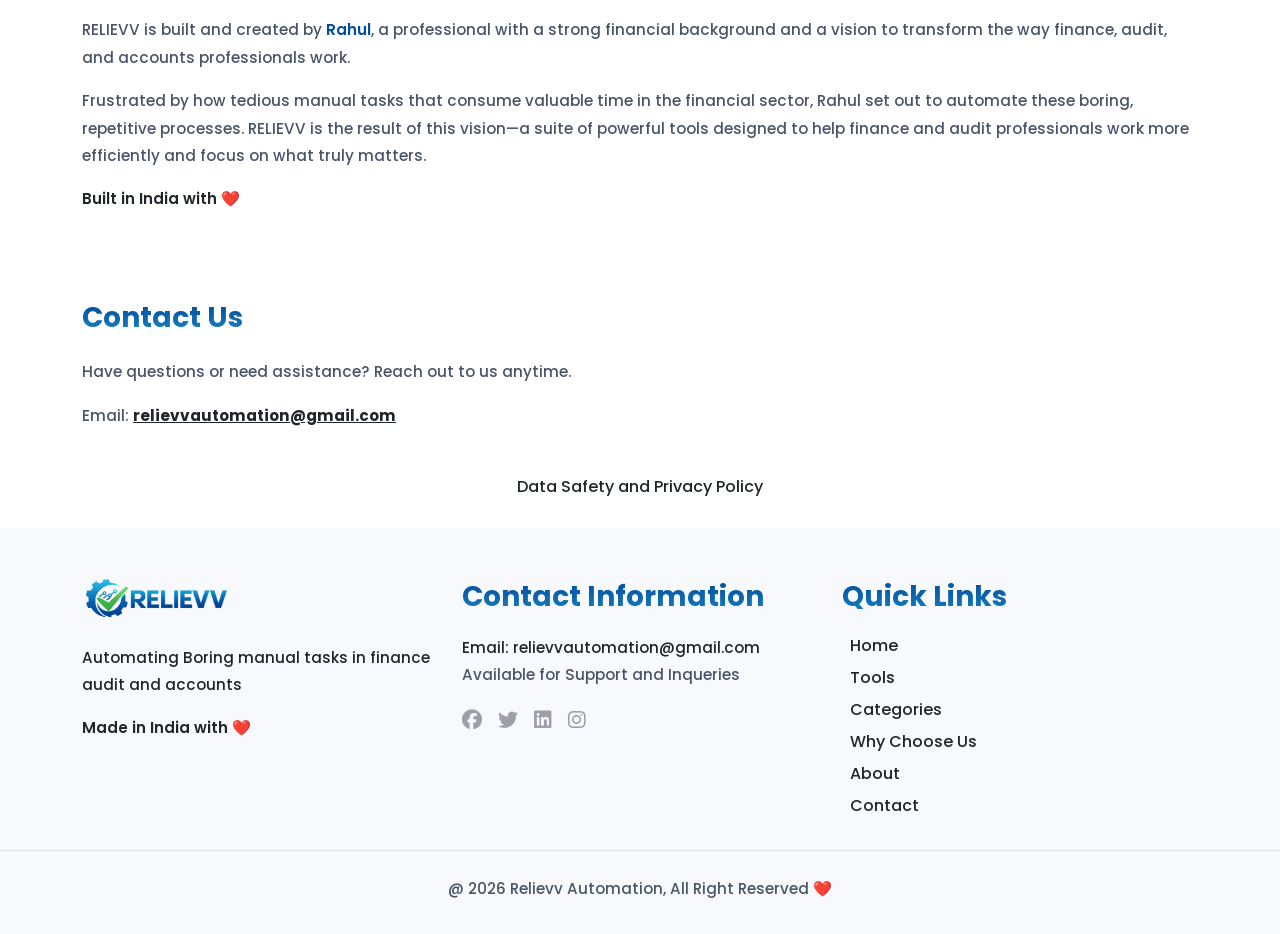
==== commit d5becdd8: "Update index.html" ====
--- a/index.html
+++ b/index.html
@@ -78,8 +78,8 @@
                         <div class="tool-icon">
                             <i class="fas fa-table"></i>
                         </div>
-                        <h5>Combine Multiple Excel Workbooks into One</h5>
-                        <p>Merge entire Excel workbooks into a single comprehensive file from any directory.</p>
+                        <h5>Excel Workbook Integrator</h5>
+                        <p>Unify multiple Excel workbooks into a single consolidated file for streamlined reporting and reconciliation workflows.</p>
                         <button class="btn-use-tool">Use Tool</button>
                     </div>
                 </div>
@@ -340,3 +340,4 @@
 
 
 
+
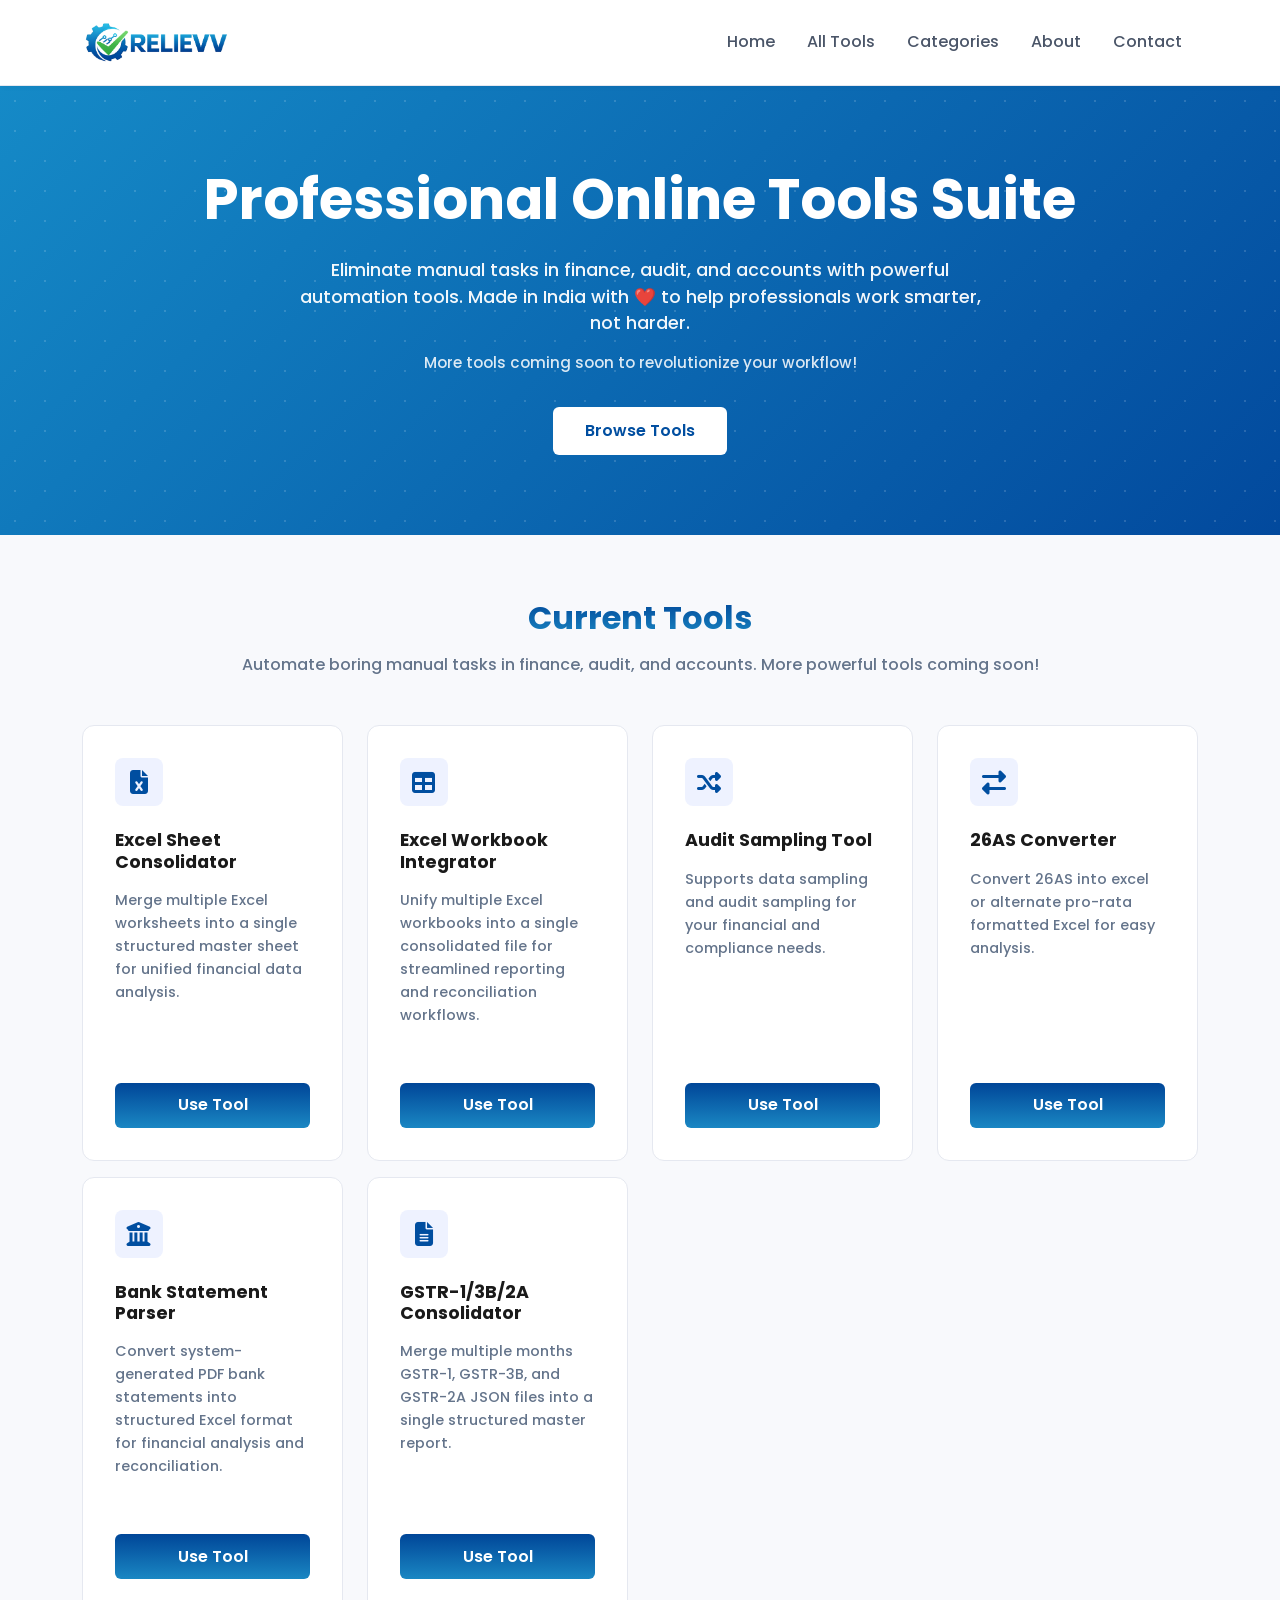
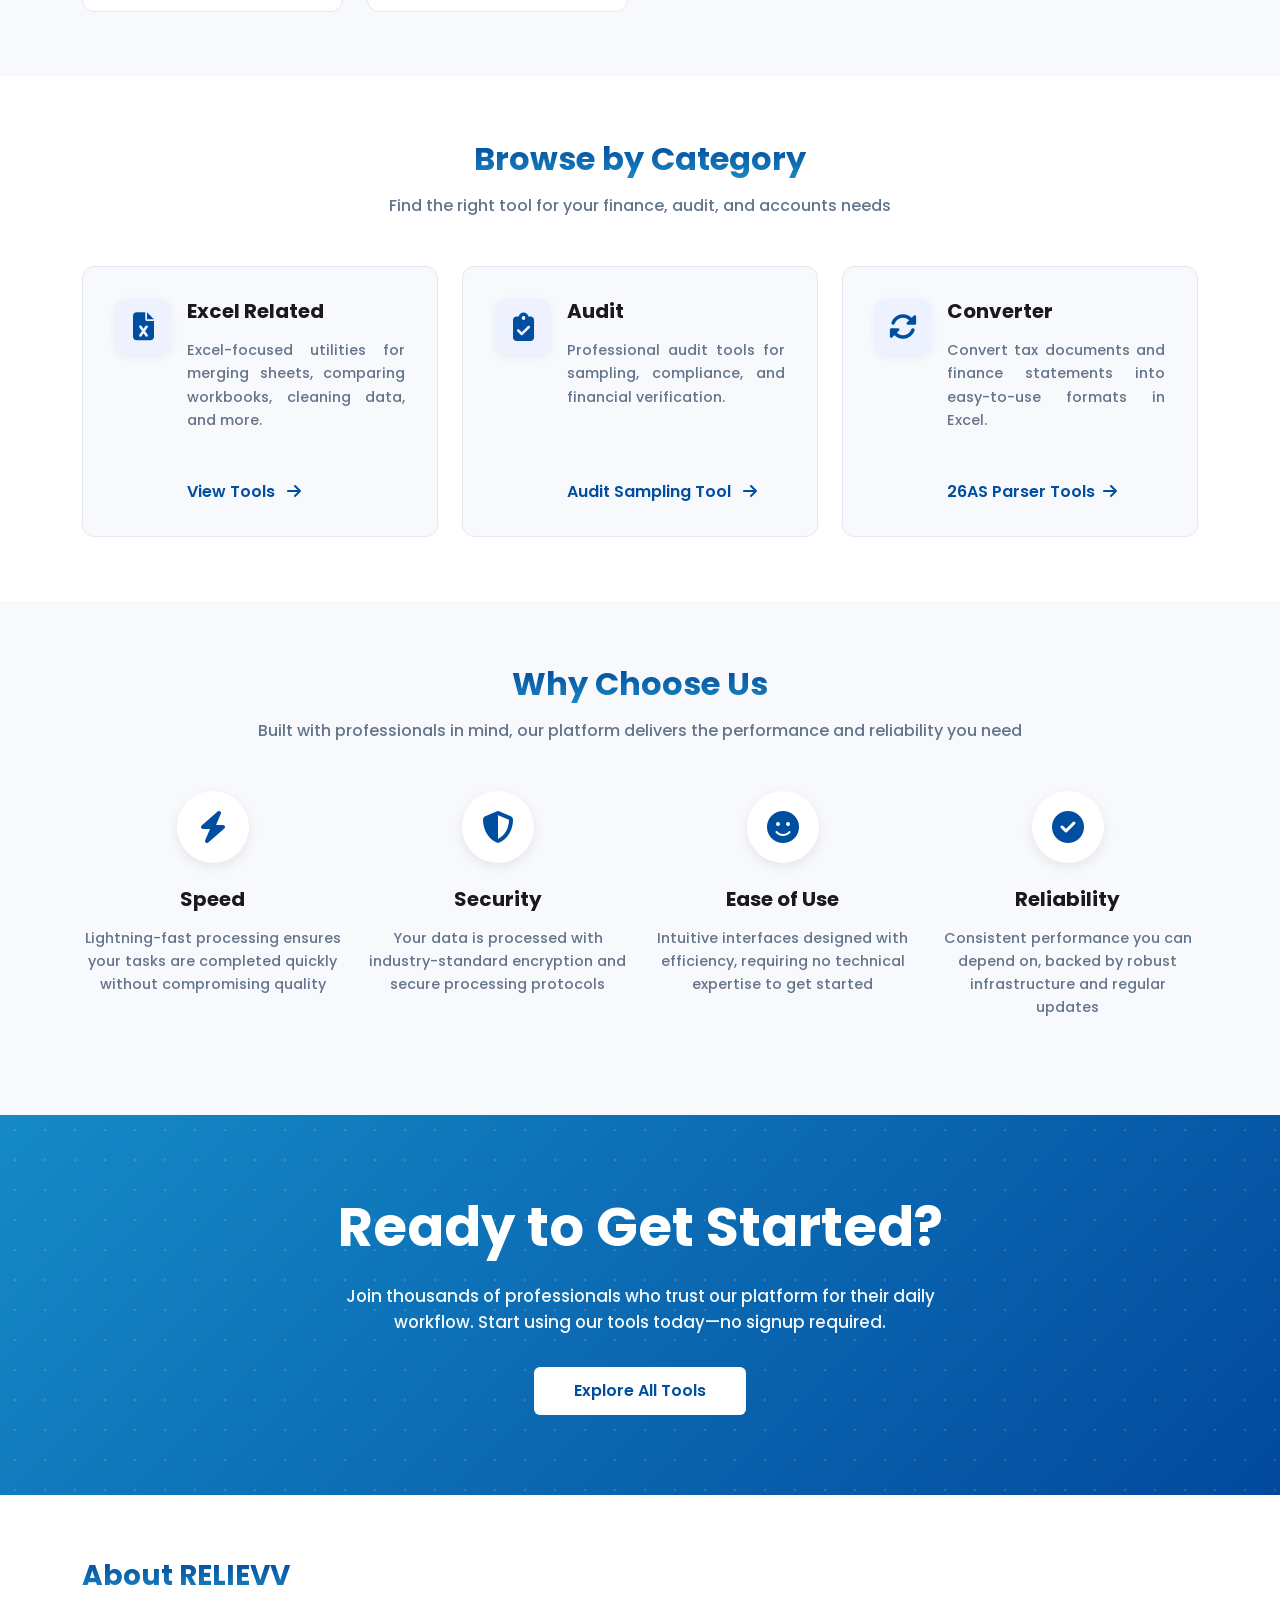
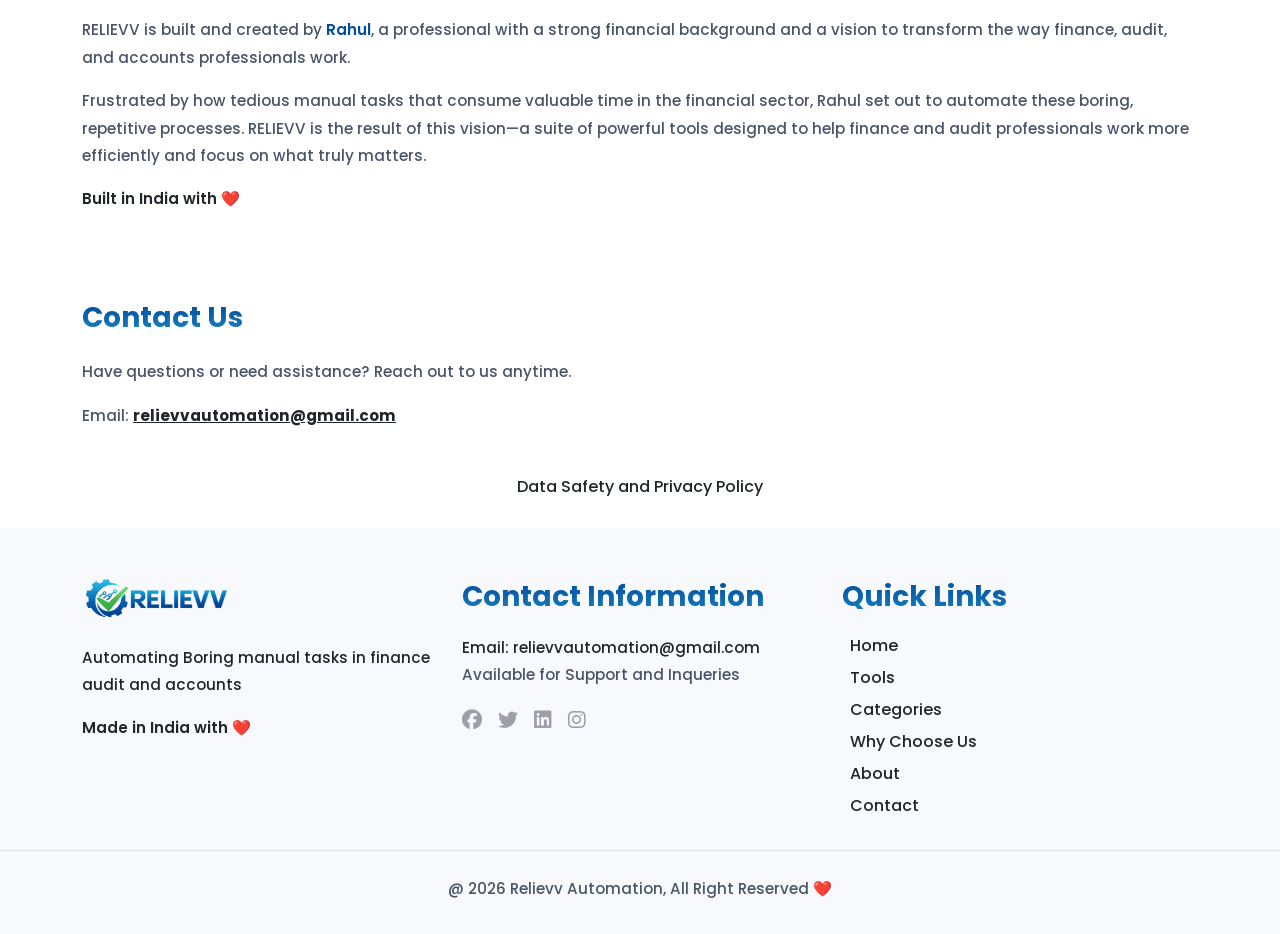
==== commit 4f606df8: "Update index.html" ====
--- a/index.html
+++ b/index.html
@@ -80,7 +80,11 @@
                         </div>
                         <h5>Excel Workbook Integrator</h5>
                         <p>Unify multiple Excel workbooks into a single consolidated file for streamlined reporting and reconciliation workflows.</p>
-                        <button class="btn-use-tool">Use Tool</button>
+                        
+                        <button class="btn-use-tool"
+                            onclick="window.location.href='https://excel-workbook-integrator.onrender.com'">
+                            Use Tool
+                        </button>
                     </div>
                 </div>
                 
@@ -122,6 +126,24 @@
                             onclick="window.open('https://bank-statement-parser-r0w2.onrender.com', '_blank')">
                             Use Tool
                         </button>
+                    </div>
+                </div>
+
+                <div class="col-md-6 col-lg-3">
+                    <div class="tool-card" id="tool-gstr-consolidator">
+
+                        <div class="tool-icon">
+                            <i class="fas fa-file-alt"></i>
+                        </div>
+
+                    <h5>GSTR-1/3B/2A Consolidator</h5>
+
+                    <p>Merge multiple months GSTR-1, GSTR-3B, and GSTR-2A JSON files into a single structured master report.</p>
+
+                    <button class="btn-use-tool"
+                    onclick="window.open('https://gstr-consolidated-report.onrender.com', '_blank')">
+                     Use Tool
+                    </button>
                     </div>
                 </div>
             </div>
@@ -341,3 +363,5 @@
 
 
 
+
+
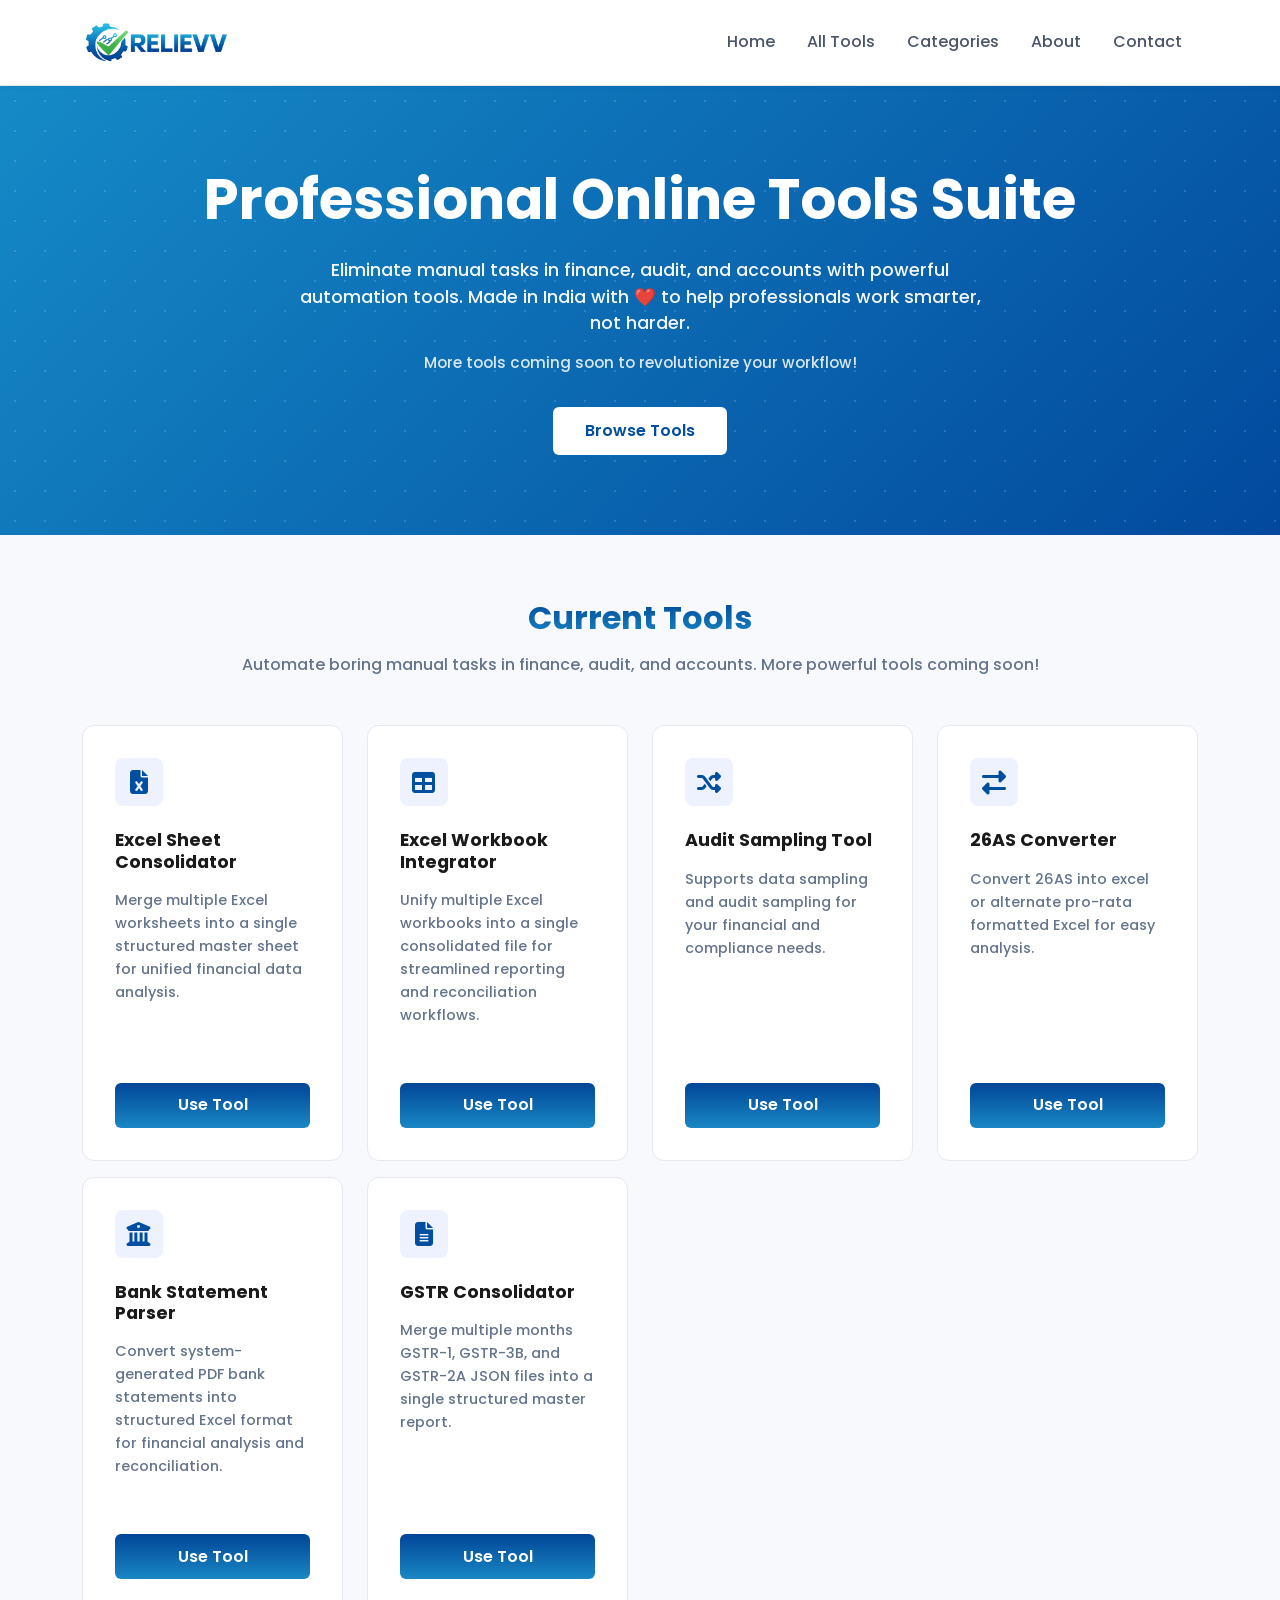
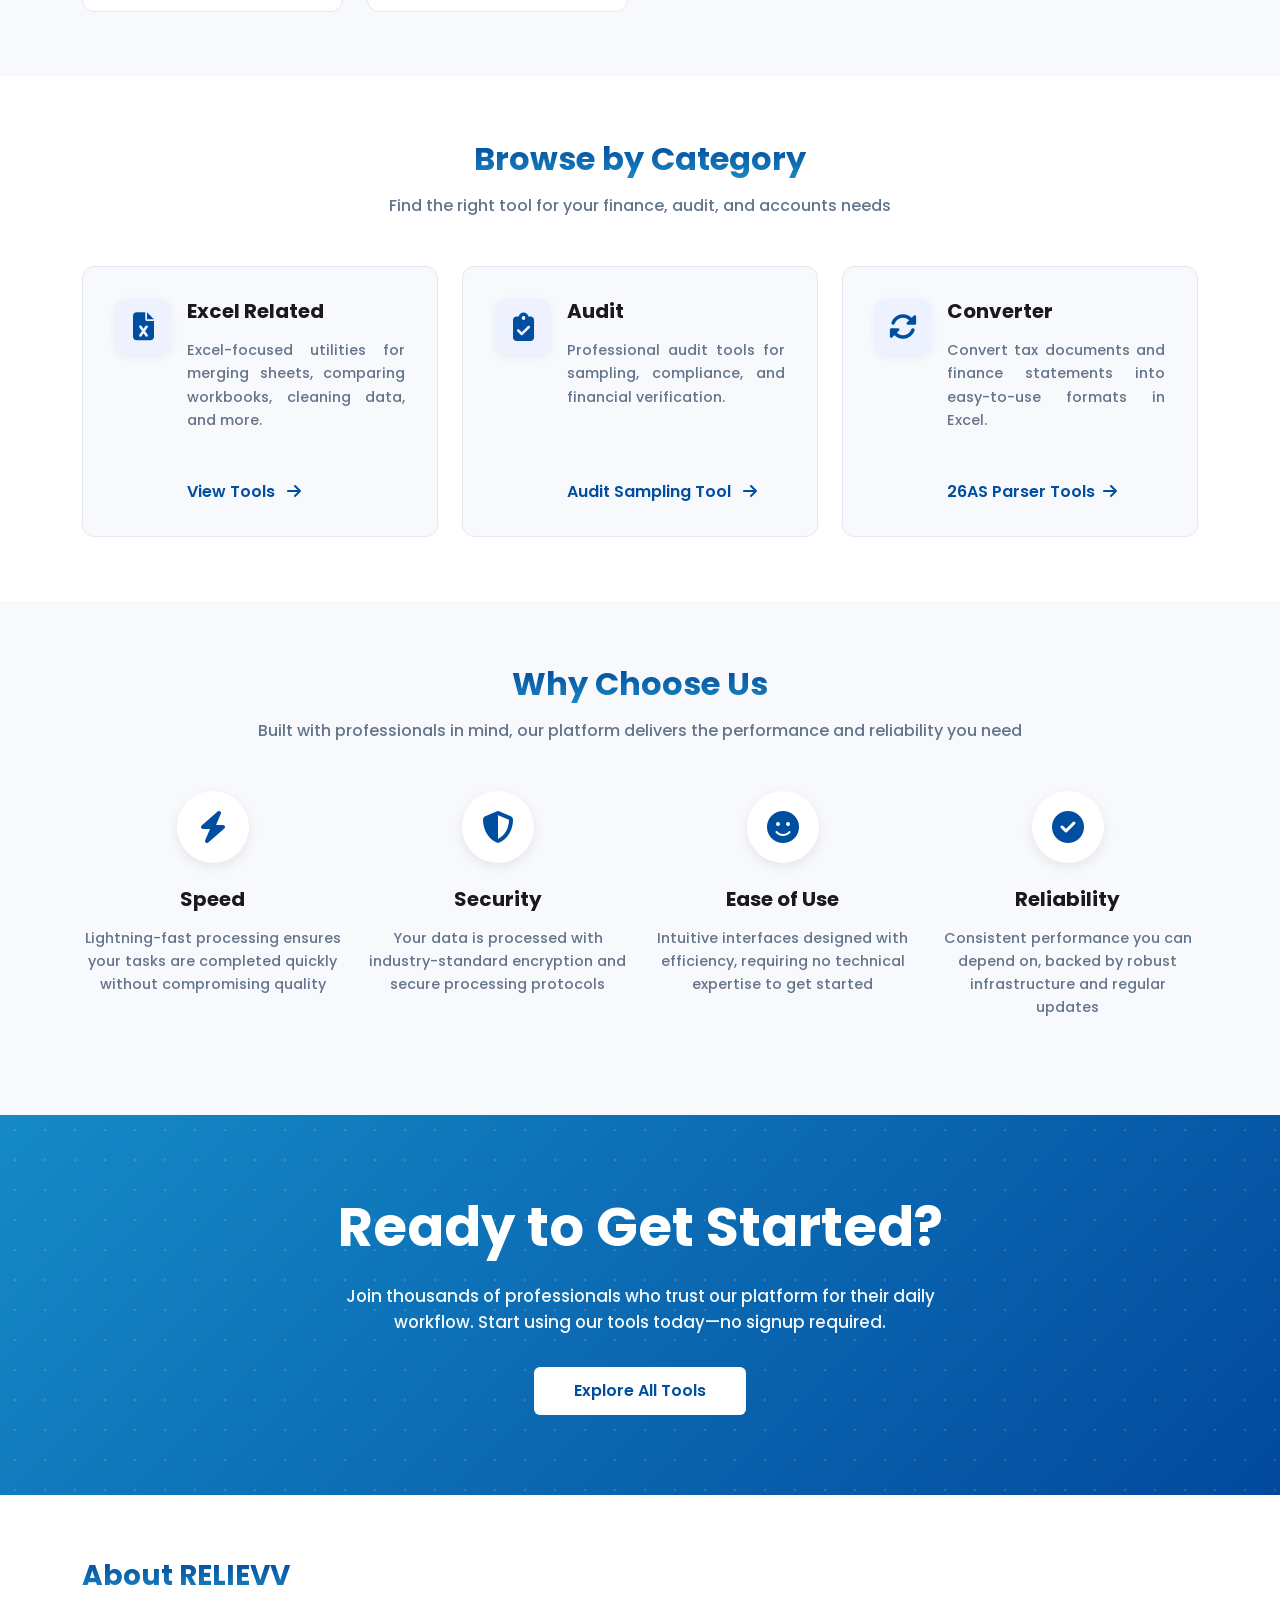
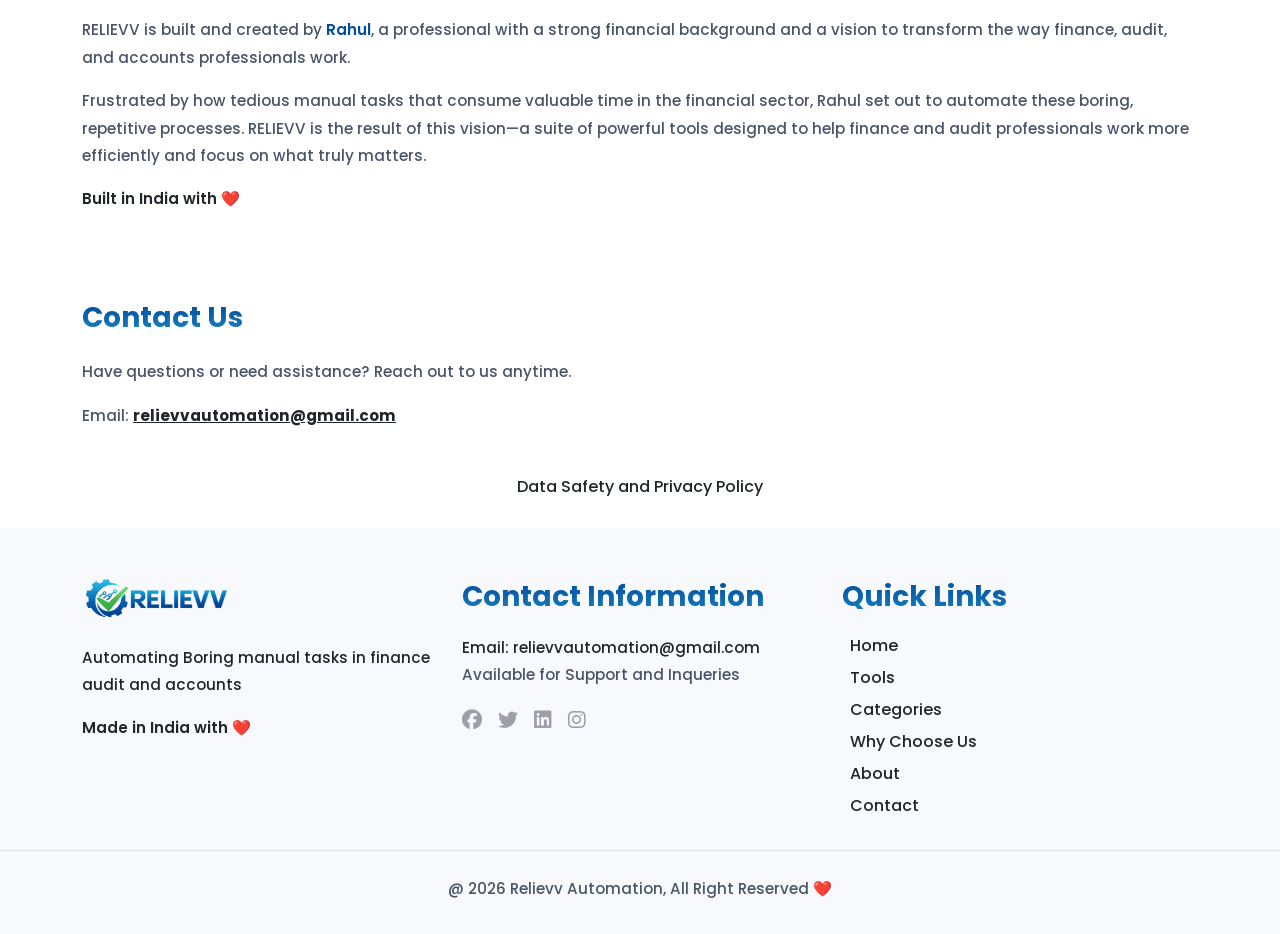
==== commit cc29a892: "Update index.html" ====
--- a/index.html
+++ b/index.html
@@ -136,8 +136,7 @@
                             <i class="fas fa-file-alt"></i>
                         </div>
 
-                    <h5>GSTR-1/3B/2A Consolidator</h5>
-
+                    <h5>GSTR Consolidator</h5>
                     <p>Merge multiple months GSTR-1, GSTR-3B, and GSTR-2A JSON files into a single structured master report.</p>
 
                     <button class="btn-use-tool"
@@ -365,3 +364,4 @@
 
 
 
+
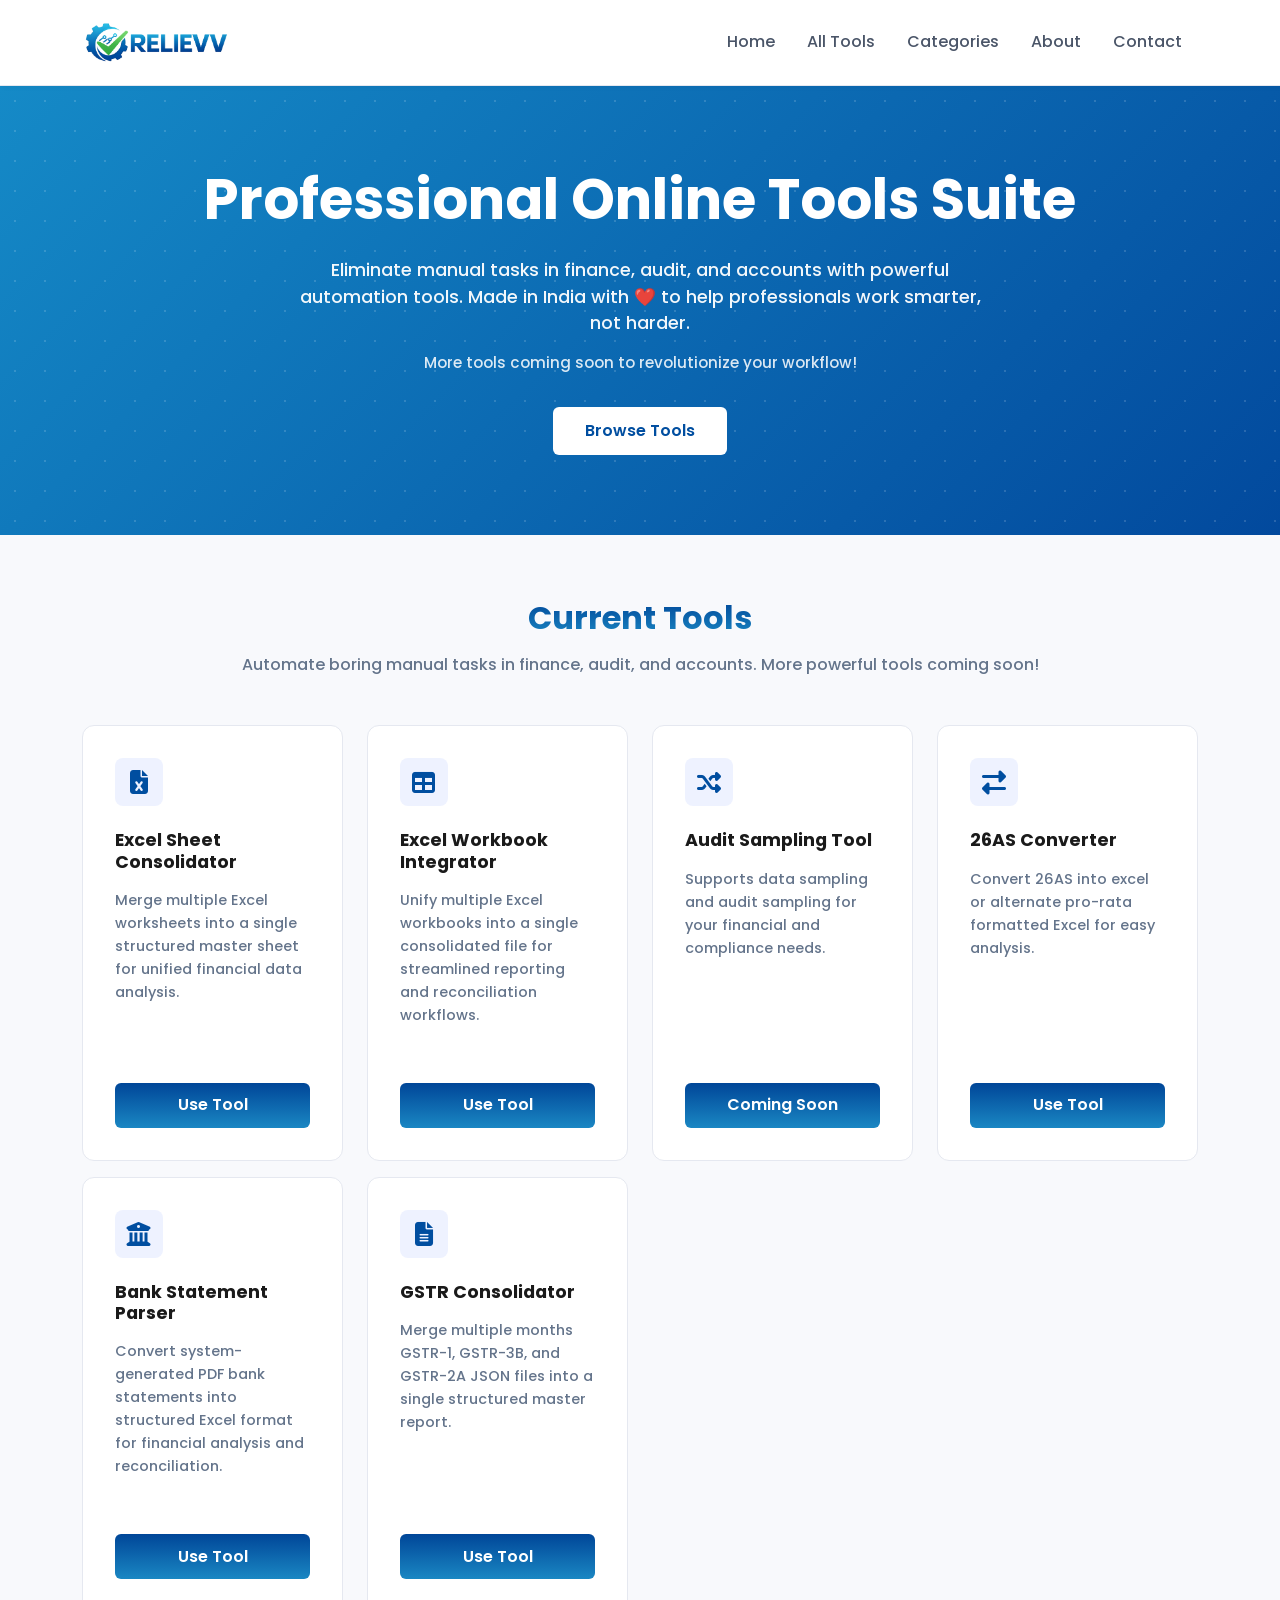
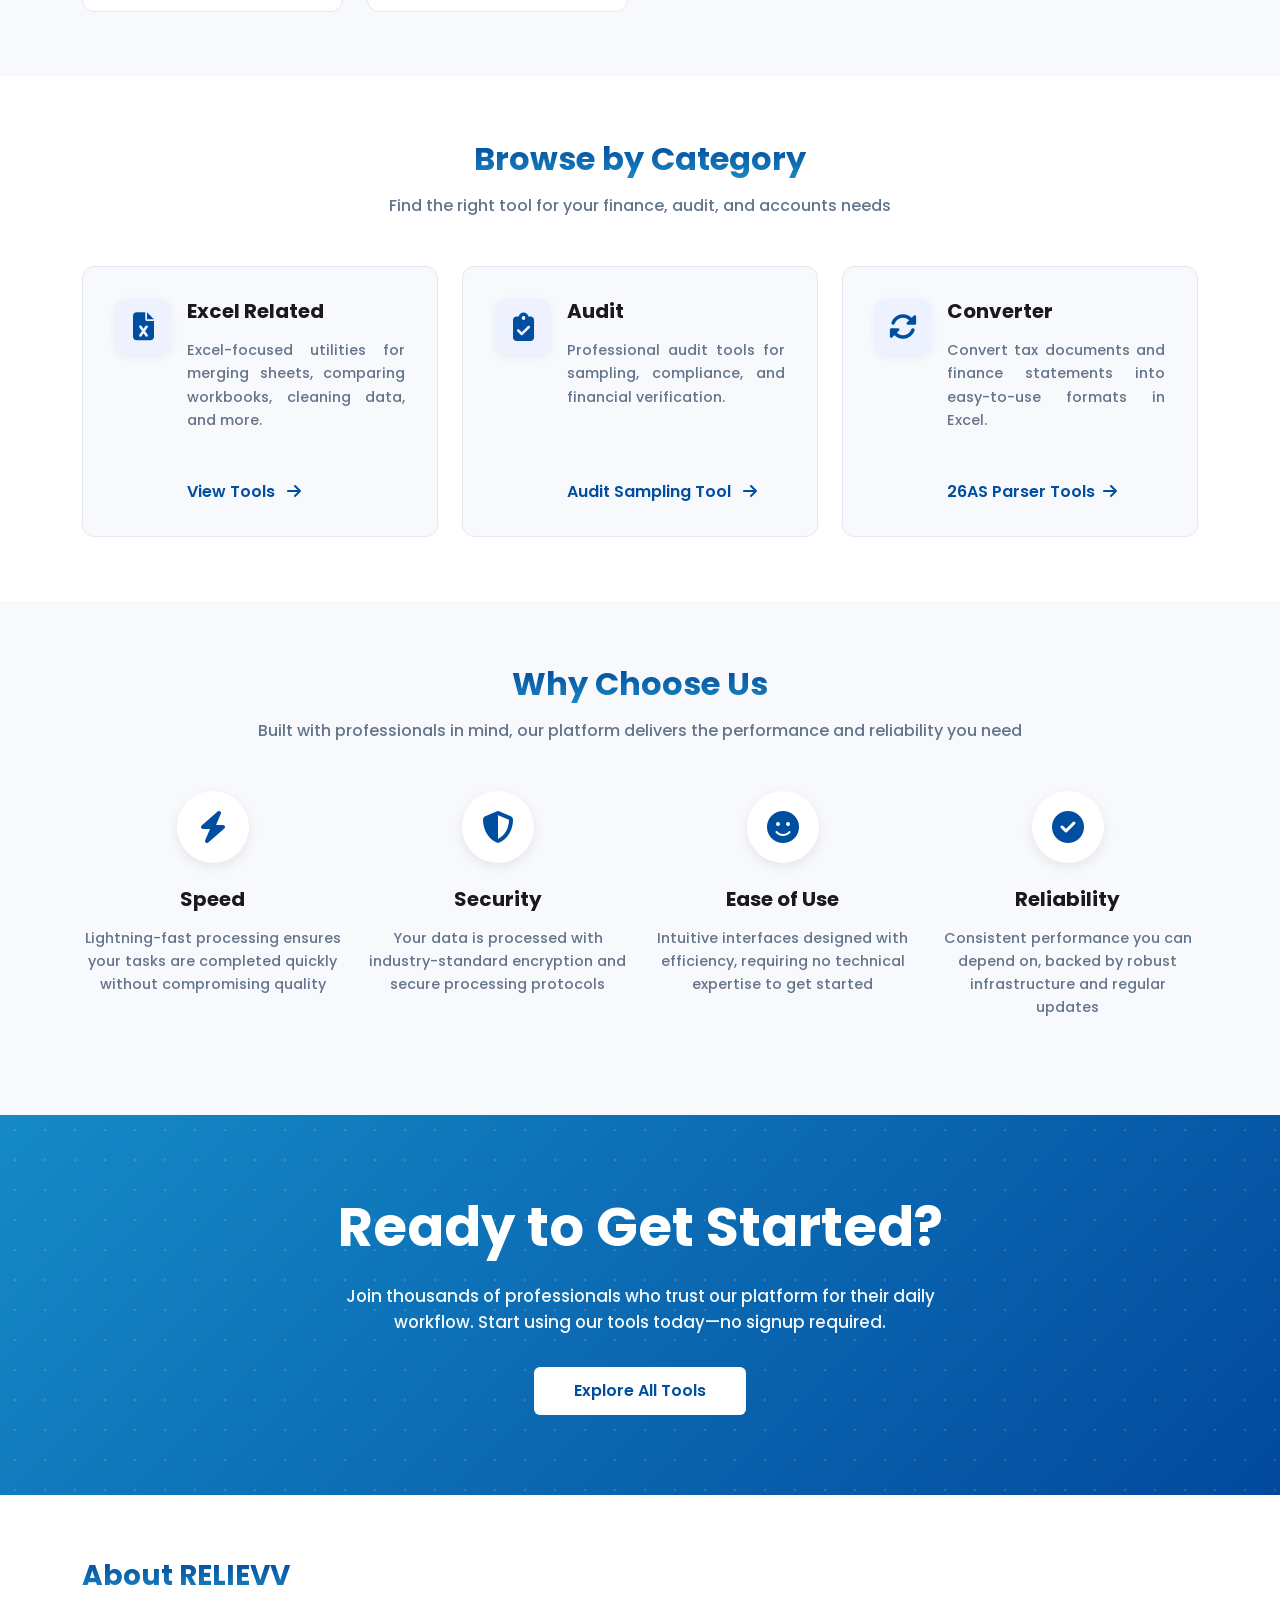
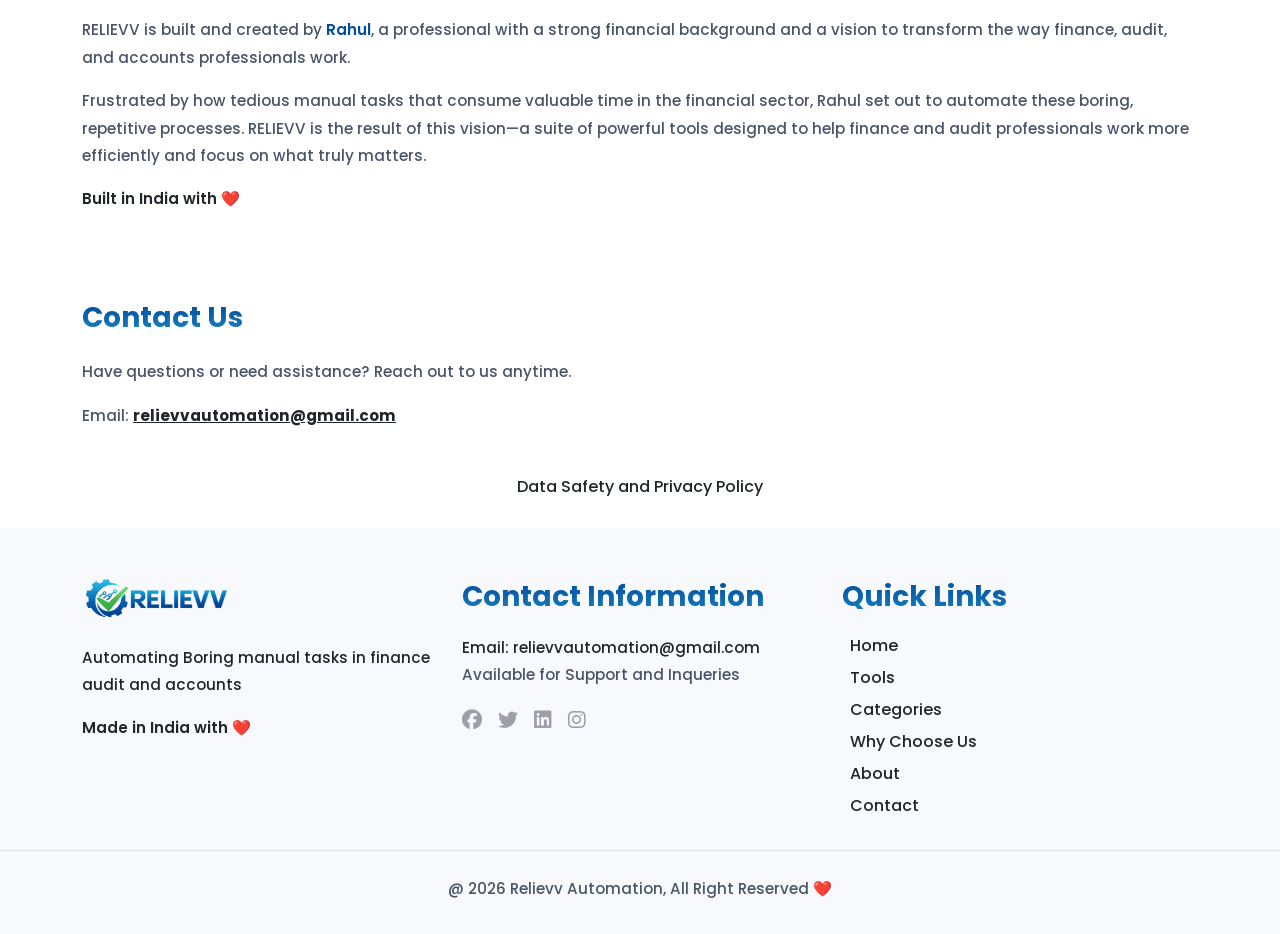
==== commit 4da1d066: "Update index.html" ====
--- a/index.html
+++ b/index.html
@@ -95,7 +95,7 @@
                         </div>
                         <h5>Audit Sampling Tool</h5>
                         <p>Supports data sampling and audit sampling for your financial and compliance needs.</p>
-                        <button class="btn-use-tool">Use Tool</button>
+                        <button class="btn-use-tool">Coming Soon</button>
                     </div>
                 </div>
                 
@@ -365,3 +365,4 @@
 
 
 
+
